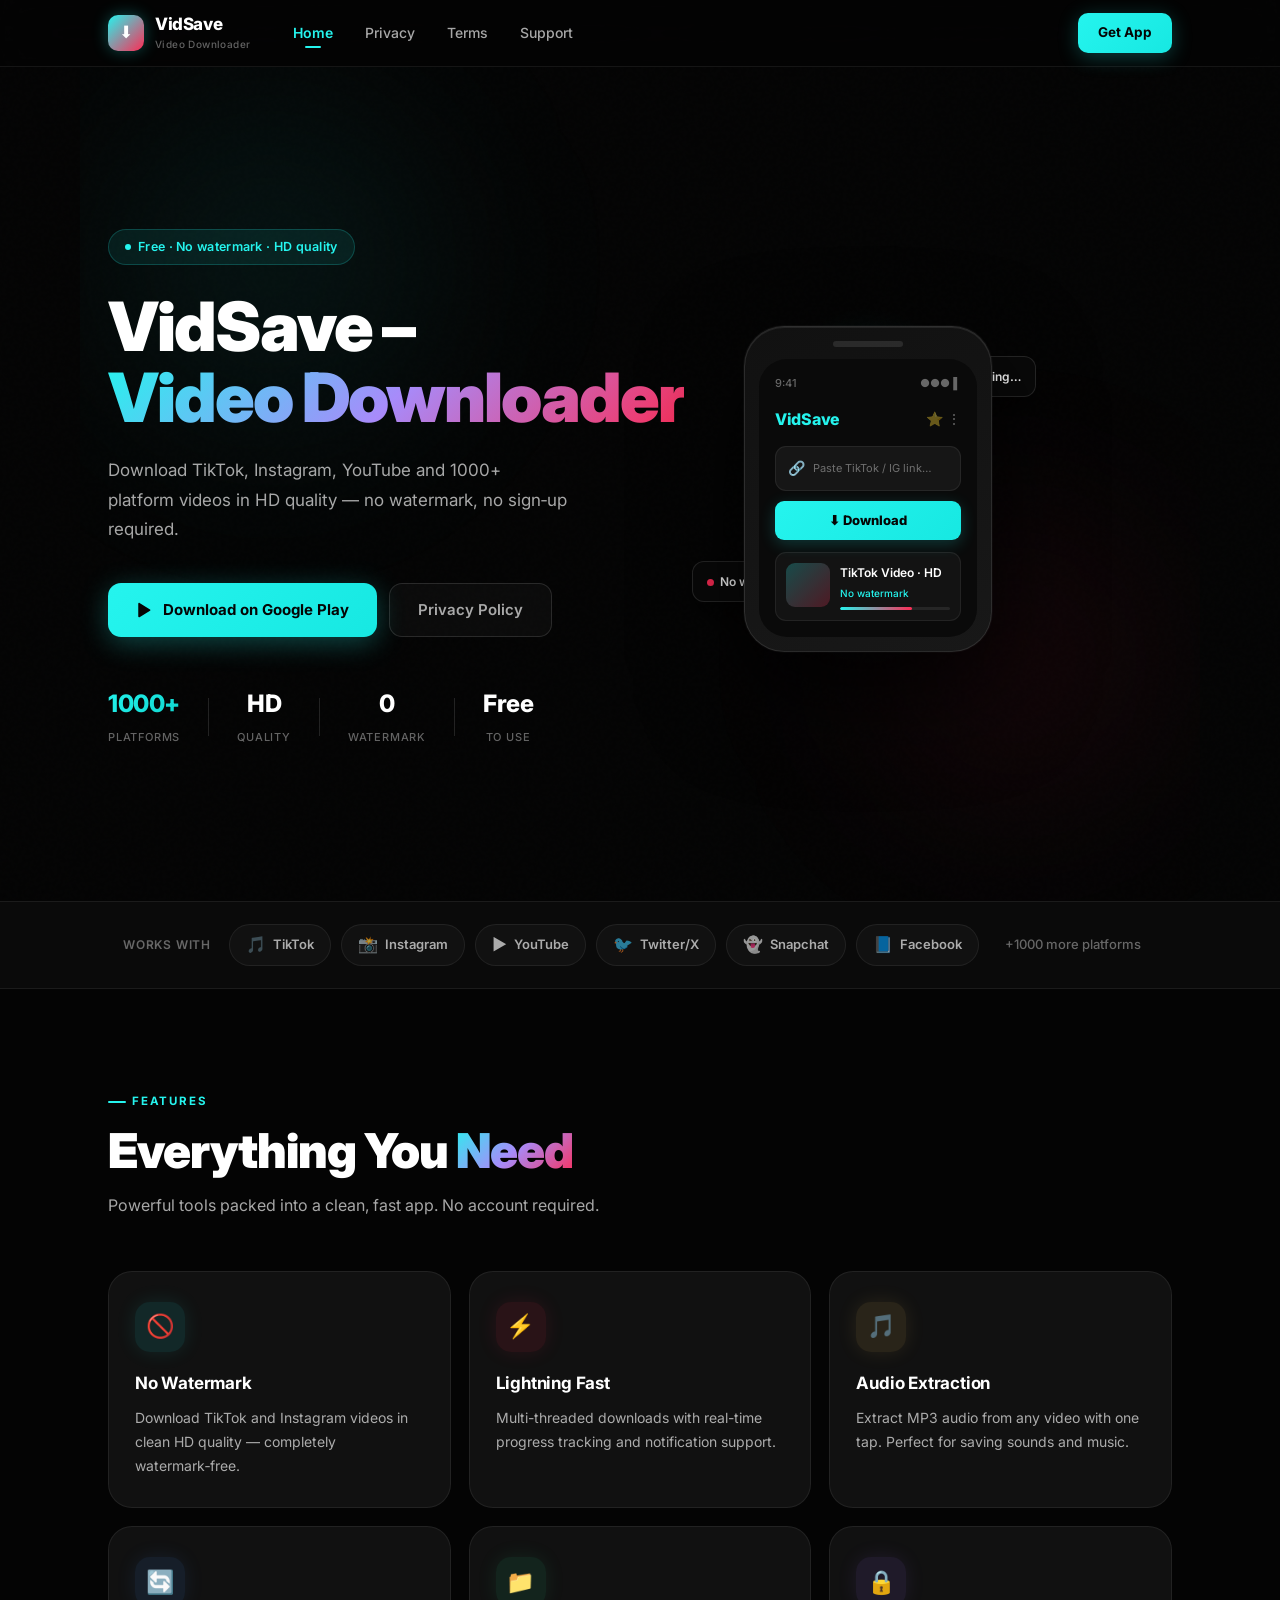
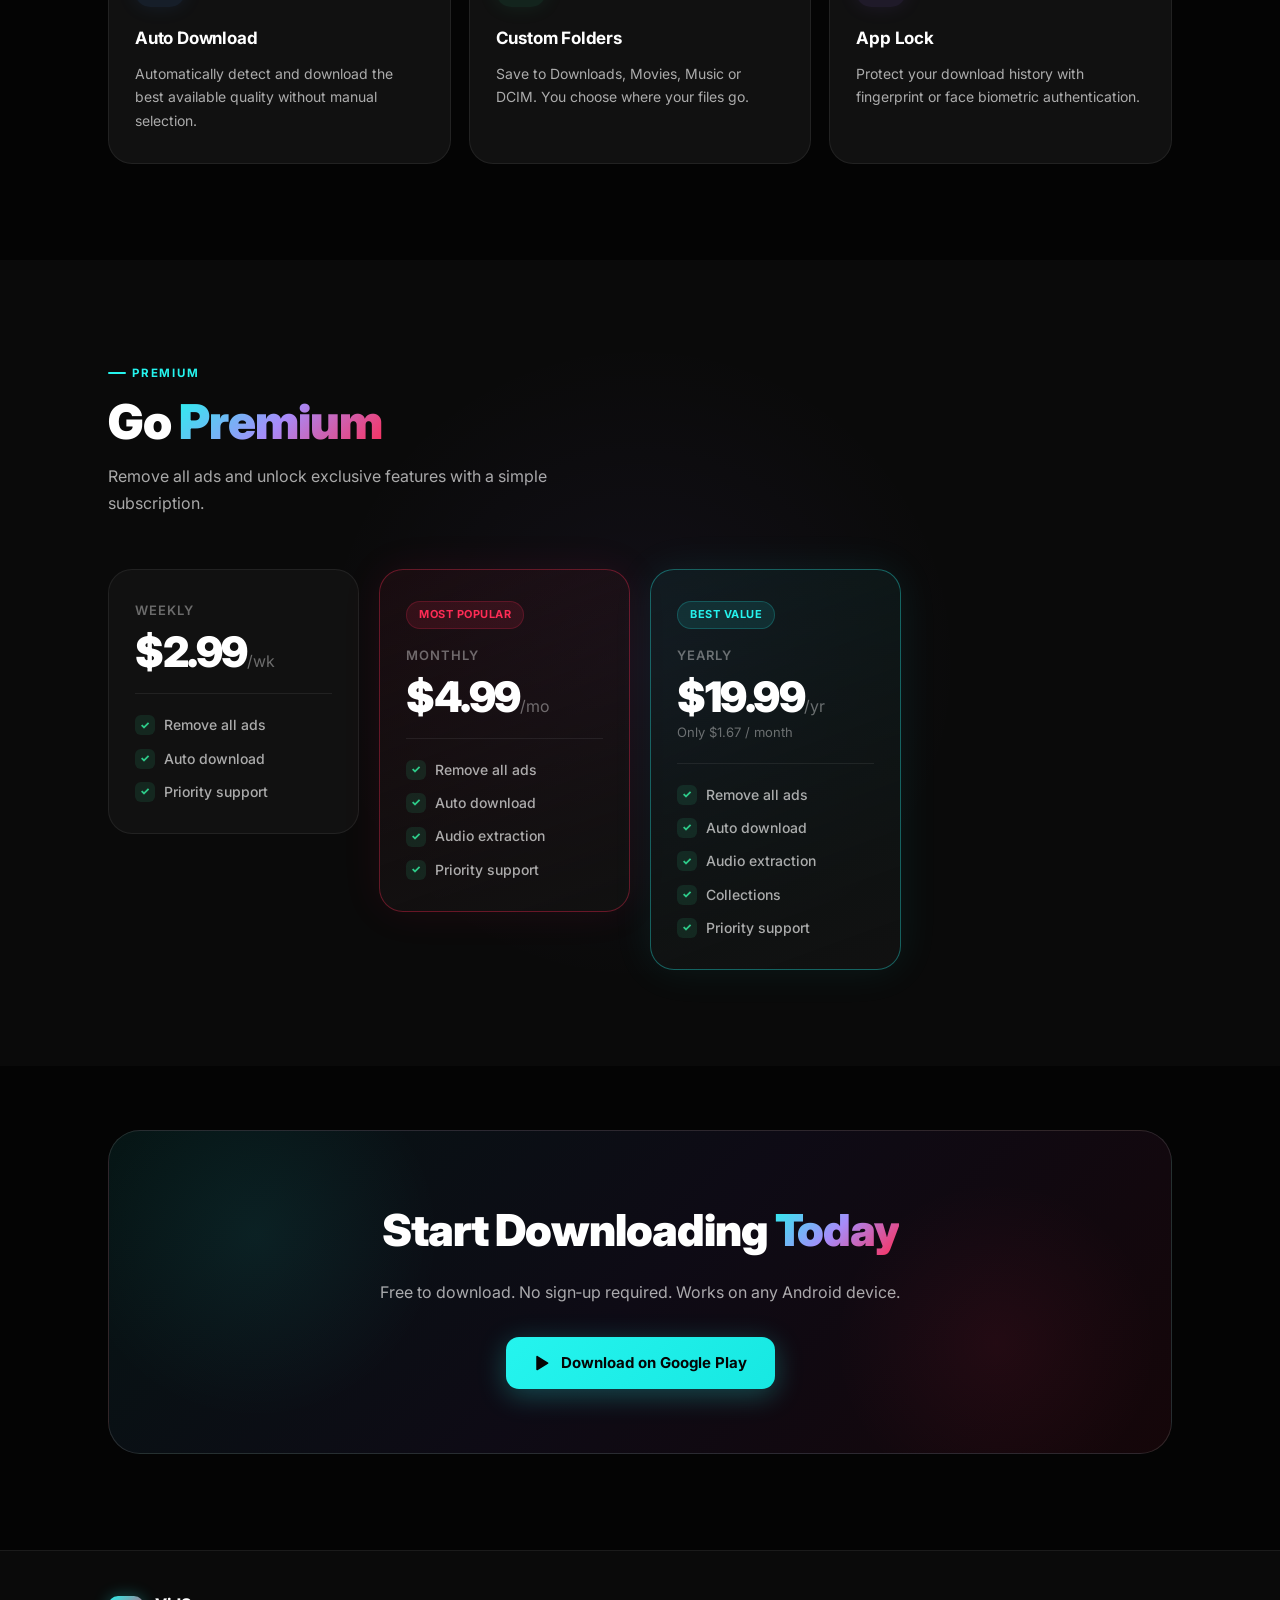
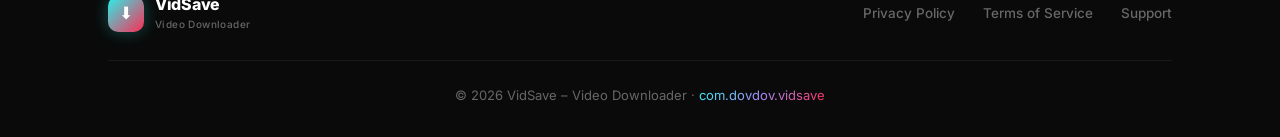
==== index.html @ 47ab007d "Add files via upload" ====
<!DOCTYPE html>
<html lang="en">
<head>
  <meta charset="UTF-8"/>
  <meta name="viewport" content="width=device-width,initial-scale=1.0"/>
  <title>VidSave – Video Downloader</title>
  <meta name="application-name" content="VidSave – Video Downloader"/>
  <meta name="description" content="Download TikTok, Instagram, YouTube videos in HD without watermark. Fast, free, and easy."/>
  <link rel="preconnect" href="https://fonts.googleapis.com"/>
  <link rel="preconnect" href="https://fonts.gstatic.com" crossorigin/>
  <link rel="stylesheet" href="style.css"/>
</head>
<body>

  <!-- NAV -->
  <nav class="nav">
    <div class="nav-inner">
      <a href="index.html" class="nav-logo">
        <div class="nav-logo-icon">⬇</div>
        <div><div>VidSave</div><div class="nav-logo-sub">Video Downloader</div></div>
      </a>
      <div class="nav-links">
        <a href="index.html" class="active">Home</a>
        <a href="privacy.html">Privacy</a>
        <a href="terms.html">Terms</a>
        <a href="support.html">Support</a>
      </div>
      <a href="https://play.google.com/store/apps/details?id=com.dovdov.vidsave" class="nav-btn" target="_blank">Get App</a>
      <button class="burger" onclick="toggleMenu()">☰</button>
    </div>
    <div class="mobile-menu" id="mobileMenu">
      <a href="index.html">Home</a>
      <a href="privacy.html">Privacy</a>
      <a href="terms.html">Terms</a>
      <a href="support.html">Support</a>
      <a href="https://play.google.com/store/apps/details?id=com.dovdov.vidsave" class="nav-btn" style="margin-top:10px;display:inline-block;text-align:center;" target="_blank">Get App</a>
    </div>
  </nav>

  <!-- HERO -->
  <section class="hero">
    <div class="hero-content">
      <div class="hero-badge"><span></span>Free · No watermark · HD quality</div>
      <h1>VidSave –<br/><span class="grad">Video Downloader</span></h1>
      <p class="hero-sub">Download TikTok, Instagram, YouTube and 1000+ platform videos in HD quality — no watermark, no sign‑up required.</p>
      <div class="hero-btns" id="download">
        <a href="https://play.google.com/store/apps/details?id=com.dovdov.vidsave" class="btn-primary" target="_blank">
          <svg width="18" height="18" viewBox="0 0 24 24" fill="currentColor"><path d="M3 20.5v-17c0-.83 1-1.3 1.7-.8l14 8.5c.7.43.7 1.47 0 1.9l-14 8.5c-.7.5-1.7.03-1.7-.8z"/></svg>
          Download on Google Play
        </a>
        <a href="privacy.html" class="btn-outline">Privacy Policy</a>
      </div>
      <div class="hero-stats">
        <div class="stat"><strong class="grad-cyan">1000+</strong><span>Platforms</span></div>
        <div class="stat-divider"></div>
        <div class="stat"><strong>HD</strong><span>Quality</span></div>
        <div class="stat-divider"></div>
        <div class="stat"><strong>0</strong><span>Watermark</span></div>
        <div class="stat-divider"></div>
        <div class="stat"><strong>Free</strong><span>To Use</span></div>
      </div>
    </div>

    <div class="hero-phone">
      <div class="phone-wrap">
        <div class="phone-glow"></div>
        <div class="phone-badge"><span class="phone-badge-dot"></span>Downloading…</div>
        <div class="phone-badge2"><span class="phone-badge2-dot"></span>No watermark ✓</div>
        <div class="phone-mockup">
          <div class="phone-notch"></div>
          <div class="phone-screen">
            <div class="phone-status">
              <span>9:41</span>
              <span>●●● ▌</span>
            </div>
            <div class="app-header">
              <div class="app-title">VidSave</div>
              <div class="app-icon-row">⭐ ⋮</div>
            </div>
            <div class="app-input">
              <div class="input-icon">🔗</div>
              <div class="input-text">Paste TikTok / IG link…</div>
            </div>
            <div class="app-btn-row">
              <div class="app-dl-btn">⬇ Download</div>
            </div>
            <div class="app-card">
              <div class="app-card-thumb"></div>
              <div class="app-card-info">
                <div class="app-card-title">TikTok Video · HD</div>
                <div class="app-card-sub">No watermark</div>
                <div class="app-progress"><div class="app-progress-bar"></div></div>
              </div>
            </div>
          </div>
        </div>
      </div>
    </div>
  </section>

  <!-- PLATFORMS -->
  <div class="platforms-strip">
    <div class="platforms-inner">
      <span style="font-size:12px;color:var(--text3);font-weight:600;letter-spacing:.8px;text-transform:uppercase;margin-right:8px;">Works with</span>
      <div class="platform-pill"><span>🎵</span> TikTok</div>
      <div class="platform-pill"><span>📸</span> Instagram</div>
      <div class="platform-pill"><span>▶</span> YouTube</div>
      <div class="platform-pill"><span>🐦</span> Twitter/X</div>
      <div class="platform-pill"><span>👻</span> Snapchat</div>
      <div class="platform-pill"><span>📘</span> Facebook</div>
      <div class="platform-more">+1000 more platforms</div>
    </div>
  </div>

  <!-- FEATURES -->
  <section class="section" id="features">
    <div class="container">
      <div class="section-label">Features</div>
      <h2 class="section-title">Everything You <span class="grad">Need</span></h2>
      <p class="section-sub">Powerful tools packed into a clean, fast app. No account required.</p>
      <div class="features-grid">
        <div class="feature-card reveal">
          <div class="feature-icon cyan">🚫</div>
          <h3>No Watermark</h3>
          <p>Download TikTok and Instagram videos in clean HD quality — completely watermark‑free.</p>
        </div>
        <div class="feature-card reveal">
          <div class="feature-icon red">⚡</div>
          <h3>Lightning Fast</h3>
          <p>Multi-threaded downloads with real-time progress tracking and notification support.</p>
        </div>
        <div class="feature-card reveal">
          <div class="feature-icon gold">🎵</div>
          <h3>Audio Extraction</h3>
          <p>Extract MP3 audio from any video with one tap. Perfect for saving sounds and music.</p>
        </div>
        <div class="feature-card reveal">
          <div class="feature-icon blue">🔄</div>
          <h3>Auto Download</h3>
          <p>Automatically detect and download the best available quality without manual selection.</p>
        </div>
        <div class="feature-card reveal">
          <div class="feature-icon green">📁</div>
          <h3>Custom Folders</h3>
          <p>Save to Downloads, Movies, Music or DCIM. You choose where your files go.</p>
        </div>
        <div class="feature-card reveal">
          <div class="feature-icon purple">🔒</div>
          <h3>App Lock</h3>
          <p>Protect your download history with fingerprint or face biometric authentication.</p>
        </div>
      </div>
    </div>
  </section>

  <!-- PREMIUM -->
  <section class="section premium-section">
    <div class="container">
      <div class="section-label">Premium</div>
      <h2 class="section-title">Go <span class="grad">Premium</span></h2>
      <p class="section-sub">Remove all ads and unlock exclusive features with a simple subscription.</p>
      <div class="plans-grid">

        <div class="plan-card reveal">
          <div class="plan-name">Weekly</div>
          <div class="plan-price">$2.99<span>/wk</span></div>
          <div class="plan-divider"></div>
          <ul class="plan-features">
            <li>Remove all ads</li>
            <li>Auto download</li>
            <li>Priority support</li>
          </ul>
        </div>

        <div class="plan-card popular reveal">
          <div class="plan-badge">Most Popular</div>
          <div class="plan-name">Monthly</div>
          <div class="plan-price">$4.99<span>/mo</span></div>
          <div class="plan-divider"></div>
          <ul class="plan-features">
            <li>Remove all ads</li>
            <li>Auto download</li>
            <li>Audio extraction</li>
            <li>Priority support</li>
          </ul>
        </div>

        <div class="plan-card best reveal">
          <div class="plan-badge best-badge">Best Value</div>
          <div class="plan-name">Yearly</div>
          <div class="plan-price">$19.99<span>/yr</span></div>
          <div class="plan-note">Only $1.67 / month</div>
          <div class="plan-divider"></div>
          <ul class="plan-features">
            <li>Remove all ads</li>
            <li>Auto download</li>
            <li>Audio extraction</li>
            <li>Collections</li>
            <li>Priority support</li>
          </ul>
        </div>

      </div>
    </div>
  </section>

  <!-- CTA -->
  <section class="cta-section">
    <div class="container">
      <div class="cta-card reveal">
        <h2>Start Downloading <span class="grad">Today</span></h2>
        <p>Free to download. No sign‑up required. Works on any Android device.</p>
        <a href="https://play.google.com/store/apps/details?id=com.dovdov.vidsave" class="btn-primary" target="_blank">
          <svg width="18" height="18" viewBox="0 0 24 24" fill="currentColor"><path d="M3 20.5v-17c0-.83 1-1.3 1.7-.8l14 8.5c.7.43.7 1.47 0 1.9l-14 8.5c-.7.5-1.7.03-1.7-.8z"/></svg>
          Download on Google Play
        </a>
      </div>
    </div>
  </section>

  <!-- FOOTER -->
  <footer class="footer">
    <div class="container">
      <div class="footer-inner">
        <div class="footer-logo">
          <div class="nav-logo-icon">⬇</div>
          <div><div>VidSave</div><div class="nav-logo-sub">Video Downloader</div></div>
        </div>
        <div class="footer-links">
          <a href="privacy.html">Privacy Policy</a>
          <a href="terms.html">Terms of Service</a>
          <a href="support.html">Support</a>
        </div>
      </div>
      <div class="footer-bottom">
        <p>© 2026 VidSave – Video Downloader · <span class="grad">com.dovdov.vidsave</span></p>
      </div>
    </div>
  </footer>

  <script>
    function toggleMenu() {
      document.getElementById('mobileMenu').classList.toggle('open');
    }
    // Scroll reveal
    const observer = new IntersectionObserver(entries => {
      entries.forEach(e => { if (e.isIntersecting) { e.target.classList.add('visible'); } });
    }, { threshold: 0.12 });
    document.querySelectorAll('.reveal').forEach(el => observer.observe(el));
  </script>
</body>
</html>
---- style.css ----
/* ─── Google Fonts ───────────────────────────────────────────────────────── */
@import url('https://fonts.googleapis.com/css2?family=Inter:wght@400;500;600;700;800;900&display=swap');

/* ─── Reset ──────────────────────────────────────────────────────────────── */
*, *::before, *::after { box-sizing: border-box; margin: 0; padding: 0; }

/* ─── Variables ──────────────────────────────────────────────────────────── */
:root {
  --cyan:       #25F4EE;
  --cyan-dim:   rgba(37,244,238,0.12);
  --red:        #FE2C55;
  --red-dim:    rgba(254,44,85,0.12);
  --gold:       #FFD060;
  --purple:     #9B6DFF;
  --green:      #2ECC8A;
  --blue:       #4896FF;

  --bg:         #040404;
  --bg2:        #0A0A0A;
  --bg3:        #111111;
  --bg4:        #181818;
  --border:     rgba(255,255,255,0.07);
  --border2:    rgba(255,255,255,0.12);

  --text:       #FFFFFF;
  --text2:      rgba(255,255,255,0.65);
  --text3:      rgba(255,255,255,0.38);

  --r-sm:  10px;
  --r-md:  16px;
  --r-lg:  24px;
  --r-xl:  32px;
}

html { scroll-behavior: smooth; }

body {
  background: var(--bg);
  color: var(--text);
  font-family: 'Inter', -apple-system, BlinkMacSystemFont, sans-serif;
  line-height: 1.6;
  -webkit-font-smoothing: antialiased;
  overflow-x: hidden;
}

a { color: inherit; text-decoration: none; }
ul { list-style: none; }

/* ─── Gradient text ──────────────────────────────────────────────────────── */
.grad {
  background: linear-gradient(135deg, var(--cyan) 0%, #a78bfa 50%, var(--red) 100%);
  -webkit-background-clip: text;
  -webkit-text-fill-color: transparent;
  background-clip: text;
}
.grad-cyan {
  background: linear-gradient(135deg, var(--cyan), #0dd3cc);
  -webkit-background-clip: text;
  -webkit-text-fill-color: transparent;
  background-clip: text;
}

/* ─── Container ──────────────────────────────────────────────────────────── */
.container { max-width: 1120px; margin: 0 auto; padding: 0 28px; }

/* ─── Background noise/grain overlay ────────────────────────────────────── */
body::before {
  content: '';
  position: fixed;
  inset: 0;
  background-image: url("data:image/svg+xml,%3Csvg viewBox='0 0 256 256' xmlns='http://www.w3.org/2000/svg'%3E%3Cfilter id='noise'%3E%3CfeTurbulence type='fractalNoise' baseFrequency='0.9' numOctaves='4' stitchTiles='stitch'/%3E%3C/filter%3E%3Crect width='100%25' height='100%25' filter='url(%23noise)' opacity='0.03'/%3E%3C/svg%3E");
  pointer-events: none;
  z-index: 0;
  opacity: .4;
}

/* ─── NAV ────────────────────────────────────────────────────────────────── */
.nav {
  position: sticky;
  top: 0;
  z-index: 200;
  background: rgba(4,4,4,0.8);
  backdrop-filter: blur(24px) saturate(180%);
  -webkit-backdrop-filter: blur(24px) saturate(180%);
  border-bottom: 1px solid var(--border);
}
.nav-inner {
  max-width: 1120px;
  margin: 0 auto;
  padding: 0 28px;
  height: 66px;
  display: flex;
  align-items: center;
  gap: 28px;
}
.nav-logo {
  display: flex;
  align-items: center;
  gap: 11px;
  flex-shrink: 0;
}
.nav-logo-icon {
  width: 36px; height: 36px;
  background: linear-gradient(135deg, var(--cyan), var(--red));
  border-radius: 10px;
  display: flex; align-items: center; justify-content: center;
  font-size: 17px;
  box-shadow: 0 0 16px rgba(37,244,238,0.3);
  flex-shrink: 0;
}
.nav-logo > div > div:first-child {
  font-size: 17px;
  font-weight: 800;
  letter-spacing: -0.4px;
  line-height: 1.2;
}
.nav-logo-sub {
  font-size: 10px;
  font-weight: 500;
  color: var(--text3);
  letter-spacing: .4px;
  margin-top: 1px;
}
.nav-links {
  display: flex;
  gap: 2px;
  flex: 1;
}
.nav-links a {
  padding: 7px 15px;
  border-radius: 8px;
  font-size: 14px;
  font-weight: 500;
  color: var(--text2);
  transition: color .2s, background .2s;
  position: relative;
}
.nav-links a:hover { color: var(--text); background: rgba(255,255,255,0.05); }
.nav-links a.active { color: var(--cyan); font-weight: 600; }
.nav-links a.active::after {
  content: '';
  position: absolute;
  bottom: 3px; left: 50%;
  transform: translateX(-50%);
  width: 16px; height: 2px;
  background: var(--cyan);
  border-radius: 2px;
}
.nav-btn {
  padding: 9px 20px;
  background: linear-gradient(135deg, var(--cyan), #17e8e2);
  color: #050505 !important;
  border-radius: 10px;
  font-size: 13.5px;
  font-weight: 700;
  white-space: nowrap;
  transition: opacity .2s, transform .15s, box-shadow .2s;
  flex-shrink: 0;
  box-shadow: 0 4px 20px rgba(37,244,238,0.25);
}
.nav-btn:hover { opacity: .92; transform: translateY(-1px); box-shadow: 0 6px 28px rgba(37,244,238,0.35); }
.burger {
  display: none;
  background: none;
  border: 1px solid var(--border2);
  color: var(--text);
  font-size: 18px;
  cursor: pointer;
  margin-left: auto;
  width: 38px; height: 38px;
  border-radius: 9px;
  align-items: center;
  justify-content: center;
}
.mobile-menu {
  display: none;
  flex-direction: column;
  padding: 10px 20px 18px;
  border-top: 1px solid var(--border);
  gap: 2px;
  background: rgba(4,4,4,0.95);
}
.mobile-menu.open { display: flex; }
.mobile-menu a {
  padding: 11px 14px;
  border-radius: 10px;
  color: var(--text2);
  font-size: 15px;
  font-weight: 500;
  transition: background .2s, color .2s;
}
.mobile-menu a:hover { background: rgba(255,255,255,0.05); color: var(--text); }

@media (max-width: 740px) {
  .nav-links { display: none; }
  .burger { display: flex; }
  .nav-btn { display: none; }
}

/* ─── HERO ───────────────────────────────────────────────────────────────── */
.hero {
  position: relative;
  min-height: calc(100vh - 66px);
  display: flex;
  align-items: center;
  padding: 80px 28px 70px;
  gap: 56px;
  max-width: 1120px;
  margin: 0 auto;
  overflow: hidden;
}

/* Ambient blobs */
.hero::before, .hero::after {
  content: '';
  position: absolute;
  border-radius: 50%;
  filter: blur(80px);
  pointer-events: none;
  animation: blobFloat 8s ease-in-out infinite;
}
.hero::before {
  width: 560px; height: 560px;
  background: radial-gradient(circle, rgba(37,244,238,0.09) 0%, transparent 65%);
  top: -10%; left: -8%;
}
.hero::after {
  width: 480px; height: 480px;
  background: radial-gradient(circle, rgba(254,44,85,0.09) 0%, transparent 65%);
  bottom: 0; right: -5%;
  animation-delay: -4s;
}
@keyframes blobFloat {
  0%, 100% { transform: translateY(0) scale(1); }
  50% { transform: translateY(-24px) scale(1.04); }
}

.hero-content {
  position: relative;
  z-index: 1;
  flex: 1;
  max-width: 580px;
}
.hero-badge {
  display: inline-flex;
  align-items: center;
  gap: 7px;
  background: rgba(37,244,238,0.08);
  border: 1px solid rgba(37,244,238,0.2);
  color: var(--cyan);
  padding: 7px 16px;
  border-radius: 50px;
  font-size: 12.5px;
  font-weight: 600;
  letter-spacing: .3px;
  margin-bottom: 26px;
  animation: fadeSlideUp .6s ease both;
}
.hero-badge span { width: 6px; height: 6px; background: var(--cyan); border-radius: 50%; animation: pulse 2s infinite; }
@keyframes pulse { 0%,100%{opacity:1;transform:scale(1)} 50%{opacity:.5;transform:scale(.8)} }

.hero h1 {
  font-size: clamp(40px, 6.5vw, 68px);
  font-weight: 900;
  line-height: 1.05;
  letter-spacing: -2px;
  margin-bottom: 22px;
  animation: fadeSlideUp .6s .1s ease both;
}
.hero-sub {
  font-size: 17px;
  color: var(--text2);
  max-width: 460px;
  margin-bottom: 38px;
  line-height: 1.75;
  animation: fadeSlideUp .6s .2s ease both;
}
.hero-btns {
  display: flex;
  gap: 12px;
  flex-wrap: wrap;
  margin-bottom: 48px;
  animation: fadeSlideUp .6s .3s ease both;
}

/* Buttons */
.btn-primary {
  display: inline-flex;
  align-items: center;
  gap: 9px;
  padding: 14px 28px;
  background: linear-gradient(135deg, var(--cyan), #17e8e2);
  color: #050505;
  border-radius: 13px;
  font-size: 15px;
  font-weight: 700;
  transition: opacity .2s, transform .15s, box-shadow .2s;
  box-shadow: 0 6px 28px rgba(37,244,238,0.28);
  position: relative;
  overflow: hidden;
}
.btn-primary::after {
  content: '';
  position: absolute;
  inset: 0;
  background: linear-gradient(90deg, transparent, rgba(255,255,255,0.2), transparent);
  transform: translateX(-100%);
  transition: transform .5s;
}
.btn-primary:hover::after { transform: translateX(100%); }
.btn-primary:hover { opacity: .93; transform: translateY(-2px); box-shadow: 0 10px 36px rgba(37,244,238,0.36); }

.btn-outline {
  display: inline-flex;
  align-items: center;
  gap: 8px;
  padding: 14px 28px;
  border: 1px solid var(--border2);
  border-radius: 13px;
  font-size: 15px;
  font-weight: 600;
  color: var(--text2);
  background: rgba(255,255,255,0.03);
  transition: border-color .2s, color .2s, transform .15s, background .2s;
}
.btn-outline:hover { border-color: rgba(255,255,255,0.28); color: var(--text); transform: translateY(-2px); background: rgba(255,255,255,0.06); }

.hero-stats {
  display: flex;
  align-items: center;
  gap: 28px;
  animation: fadeSlideUp .6s .4s ease both;
}
.stat { text-align: center; }
.stat strong { display: block; font-size: 24px; font-weight: 800; letter-spacing: -0.5px; }
.stat span { font-size: 11px; color: var(--text3); text-transform: uppercase; letter-spacing: .8px; font-weight: 500; }
.stat-divider { width: 1px; height: 38px; background: var(--border2); }

/* Phone mockup */
.hero-phone {
  position: relative;
  z-index: 1;
  flex-shrink: 0;
  animation: fadeSlideUp .7s .15s ease both;
}
.phone-wrap {
  position: relative;
}
.phone-glow {
  position: absolute;
  inset: -30px;
  background: radial-gradient(ellipse 60% 70% at 50% 50%, rgba(37,244,238,0.12), transparent 70%);
  pointer-events: none;
  animation: blobFloat 4s ease-in-out infinite;
}
.phone-mockup {
  width: 248px;
  background: linear-gradient(160deg, var(--bg3), var(--bg4));
  border-radius: 40px;
  border: 1.5px solid rgba(255,255,255,0.1);
  padding: 14px;
  box-shadow:
    0 40px 100px rgba(0,0,0,0.75),
    0 0 0 1px rgba(255,255,255,0.04),
    inset 0 1px 0 rgba(255,255,255,0.08);
  position: relative;
}
.phone-notch {
  width: 70px; height: 6px;
  background: rgba(255,255,255,0.1);
  border-radius: 3px;
  margin: 0 auto 12px;
}
.phone-screen {
  background: var(--bg2);
  border-radius: 28px;
  overflow: hidden;
  padding: 16px;
}
.phone-status {
  display: flex;
  justify-content: space-between;
  font-size: 11px;
  color: var(--text3);
  margin-bottom: 14px;
  font-weight: 500;
}
.app-header {
  display: flex;
  justify-content: space-between;
  align-items: center;
  margin-bottom: 14px;
}
.app-title { font-size: 16px; font-weight: 800; color: var(--cyan); letter-spacing: -.3px; }
.app-icon-row { font-size: 14px; color: var(--text3); }
.app-input {
  display: flex;
  align-items: center;
  gap: 8px;
  background: rgba(255,255,255,0.05);
  border: 1px solid var(--border);
  border-radius: 11px;
  padding: 10px 12px;
  margin-bottom: 10px;
}
.input-icon { font-size: 14px; }
.input-text { font-size: 11px; color: var(--text3); }
.app-btn-row { margin-bottom: 12px; }
.app-dl-btn {
  background: linear-gradient(135deg, var(--cyan), #17e8e2);
  color: #050505;
  text-align: center;
  padding: 9px;
  border-radius: 9px;
  font-size: 13px;
  font-weight: 800;
  box-shadow: 0 4px 16px rgba(37,244,238,0.2);
}
.app-card {
  display: flex;
  gap: 10px;
  background: rgba(255,255,255,0.04);
  border: 1px solid var(--border);
  border-radius: 11px;
  padding: 10px;
}
.app-card-thumb {
  width: 44px; height: 44px;
  background: linear-gradient(135deg, rgba(37,244,238,0.25), rgba(254,44,85,0.25));
  border-radius: 9px;
  flex-shrink: 0;
}
.app-card-info { flex: 1; }
.app-card-title { font-size: 12px; font-weight: 600; margin-bottom: 3px; }
.app-card-sub { font-size: 10px; color: var(--cyan); margin-bottom: 6px; font-weight: 500; }
.app-progress {
  height: 3px;
  background: rgba(255,255,255,0.08);
  border-radius: 10px;
  overflow: hidden;
}
.app-progress-bar {
  width: 65%;
  height: 100%;
  background: linear-gradient(90deg, var(--cyan), var(--red));
  border-radius: 10px;
  animation: progressAnim 2s ease-in-out infinite;
}
@keyframes progressAnim {
  0%   { width: 45%; }
  50%  { width: 80%; }
  100% { width: 45%; }
}

/* Floating badge on phone */
.phone-badge {
  position: absolute;
  top: 30px;
  right: -44px;
  background: rgba(10,10,10,0.9);
  border: 1px solid var(--border2);
  border-radius: 12px;
  padding: 10px 14px;
  font-size: 12px;
  font-weight: 600;
  backdrop-filter: blur(12px);
  white-space: nowrap;
  animation: floatBadge 3s ease-in-out infinite;
  box-shadow: 0 8px 24px rgba(0,0,0,0.4);
}
.phone-badge-dot { display: inline-block; width: 7px; height: 7px; background: var(--cyan); border-radius: 50%; margin-right: 6px; animation: pulse 2s infinite; }
.phone-badge2 {
  position: absolute;
  bottom: 50px;
  left: -52px;
  background: rgba(10,10,10,0.9);
  border: 1px solid var(--border2);
  border-radius: 12px;
  padding: 10px 14px;
  font-size: 12px;
  font-weight: 600;
  backdrop-filter: blur(12px);
  white-space: nowrap;
  animation: floatBadge 3s .8s ease-in-out infinite;
  box-shadow: 0 8px 24px rgba(0,0,0,0.4);
}
.phone-badge2-dot { display: inline-block; width: 7px; height: 7px; background: var(--red); border-radius: 50%; margin-right: 6px; }
@keyframes floatBadge { 0%,100%{transform:translateY(0)} 50%{transform:translateY(-7px)} }

@keyframes fadeSlideUp {
  from { opacity: 0; transform: translateY(22px); }
  to   { opacity: 1; transform: translateY(0); }
}

@media (max-width: 860px) {
  .hero { flex-direction: column; text-align: center; min-height: auto; padding-top: 56px; gap: 48px; }
  .hero-sub { max-width: 100%; }
  .hero-btns { justify-content: center; }
  .hero-stats { justify-content: center; }
  .hero-phone { order: -1; }
  .phone-badge, .phone-badge2 { display: none; }
}

/* ─── Platforms strip ────────────────────────────────────────────────────── */
.platforms-strip {
  border-top: 1px solid var(--border);
  border-bottom: 1px solid var(--border);
  padding: 22px 0;
  background: var(--bg2);
  overflow: hidden;
}
.platforms-inner {
  display: flex;
  align-items: center;
  justify-content: center;
  gap: 10px;
  flex-wrap: wrap;
  padding: 0 28px;
}
.platform-pill {
  display: flex;
  align-items: center;
  gap: 7px;
  padding: 7px 16px;
  background: var(--bg3);
  border: 1px solid var(--border);
  border-radius: 50px;
  font-size: 13px;
  font-weight: 600;
  color: var(--text2);
  transition: border-color .2s, color .2s;
}
.platform-pill:hover { border-color: var(--border2); color: var(--text); }
.platform-pill span { font-size: 16px; }
.platform-more {
  font-size: 13px;
  color: var(--text3);
  padding: 7px 16px;
  font-weight: 500;
}

/* ─── Sections ───────────────────────────────────────────────────────────── */
.section { padding: 96px 0; }
.section-label {
  display: inline-flex;
  align-items: center;
  gap: 6px;
  font-size: 11.5px;
  font-weight: 700;
  text-transform: uppercase;
  letter-spacing: 1.8px;
  color: var(--cyan);
  margin-bottom: 14px;
}
.section-label::before {
  content: '';
  width: 18px; height: 2px;
  background: var(--cyan);
  border-radius: 2px;
}
.section-title {
  font-size: clamp(30px, 4.5vw, 48px);
  font-weight: 900;
  letter-spacing: -1px;
  line-height: 1.1;
  margin-bottom: 14px;
}
.section-sub {
  font-size: 16px;
  color: var(--text2);
  margin-bottom: 52px;
  max-width: 500px;
  line-height: 1.7;
}

/* ─── Features grid ──────────────────────────────────────────────────────── */
.features-grid {
  display: grid;
  grid-template-columns: repeat(auto-fill, minmax(300px, 1fr));
  gap: 18px;
}
.feature-card {
  background: var(--bg3);
  border: 1px solid var(--border);
  border-radius: var(--r-lg);
  padding: 30px 26px;
  position: relative;
  overflow: hidden;
  transition: transform .25s, border-color .25s, box-shadow .25s;
}
.feature-card::before {
  content: '';
  position: absolute;
  inset: 0;
  opacity: 0;
  transition: opacity .25s;
}
.feature-card:hover { transform: translateY(-4px); border-color: var(--border2); }
.feature-card:hover::before { opacity: 1; }

.feature-card:nth-child(1)::before { background: radial-gradient(ellipse 60% 50% at 10% 10%, rgba(37,244,238,0.06), transparent); }
.feature-card:nth-child(2)::before { background: radial-gradient(ellipse 60% 50% at 10% 10%, rgba(254,44,85,0.06), transparent); }
.feature-card:nth-child(3)::before { background: radial-gradient(ellipse 60% 50% at 10% 10%, rgba(255,208,96,0.06), transparent); }
.feature-card:nth-child(4)::before { background: radial-gradient(ellipse 60% 50% at 10% 10%, rgba(72,150,255,0.06), transparent); }
.feature-card:nth-child(5)::before { background: radial-gradient(ellipse 60% 50% at 10% 10%, rgba(46,204,138,0.06), transparent); }
.feature-card:nth-child(6)::before { background: radial-gradient(ellipse 60% 50% at 10% 10%, rgba(155,109,255,0.06), transparent); }

.feature-icon {
  width: 50px; height: 50px;
  border-radius: 15px;
  display: flex; align-items: center; justify-content: center;
  font-size: 23px;
  margin-bottom: 18px;
  position: relative;
}
.feature-icon.cyan   { background: rgba(37,244,238,0.1);  box-shadow: 0 0 20px rgba(37,244,238,0.1); }
.feature-icon.red    { background: rgba(254,44,85,0.1);   box-shadow: 0 0 20px rgba(254,44,85,0.1); }
.feature-icon.gold   { background: rgba(255,208,96,0.1);  box-shadow: 0 0 20px rgba(255,208,96,0.1); }
.feature-icon.blue   { background: rgba(72,150,255,0.1);  box-shadow: 0 0 20px rgba(72,150,255,0.1); }
.feature-icon.green  { background: rgba(46,204,138,0.1);  box-shadow: 0 0 20px rgba(46,204,138,0.1); }
.feature-icon.purple { background: rgba(155,109,255,0.1); box-shadow: 0 0 20px rgba(155,109,255,0.1); }

.feature-card h3 { font-size: 17px; font-weight: 700; margin-bottom: 9px; letter-spacing: -.2px; }
.feature-card p  { font-size: 14px; color: var(--text2); line-height: 1.7; }

/* ─── Premium section ────────────────────────────────────────────────────── */
.premium-section {
  background: var(--bg2);
  position: relative;
  overflow: hidden;
}
.premium-section::before {
  content: '';
  position: absolute;
  width: 700px; height: 700px;
  background: radial-gradient(circle, rgba(155,109,255,0.06) 0%, transparent 65%);
  top: 50%; left: 50%;
  transform: translate(-50%, -50%);
  pointer-events: none;
}
.plans-grid {
  display: grid;
  grid-template-columns: repeat(auto-fill, minmax(250px, 1fr));
  gap: 20px;
  align-items: start;
}
.plan-card {
  background: var(--bg3);
  border: 1px solid var(--border);
  border-radius: var(--r-lg);
  padding: 30px 26px;
  position: relative;
  transition: transform .25s;
}
.plan-card:hover { transform: translateY(-4px); }
.plan-card.popular {
  background: linear-gradient(160deg, rgba(254,44,85,0.06), var(--bg3));
  border-color: rgba(254,44,85,0.35);
  box-shadow: 0 0 40px rgba(254,44,85,0.08);
}
.plan-card.best {
  background: linear-gradient(160deg, rgba(37,244,238,0.06), var(--bg3));
  border-color: rgba(37,244,238,0.35);
  box-shadow: 0 0 40px rgba(37,244,238,0.08);
}
.plan-badge {
  display: inline-block;
  padding: 4px 12px;
  border-radius: 50px;
  font-size: 11px;
  font-weight: 700;
  text-transform: uppercase;
  letter-spacing: .5px;
  background: rgba(254,44,85,0.12);
  color: var(--red);
  margin-bottom: 16px;
  border: 1px solid rgba(254,44,85,0.2);
}
.best-badge {
  background: rgba(37,244,238,0.1);
  color: var(--cyan);
  border-color: rgba(37,244,238,0.2);
}
.plan-name  {
  font-size: 13px;
  font-weight: 600;
  color: var(--text3);
  text-transform: uppercase;
  letter-spacing: 1px;
  margin-bottom: 10px;
}
.plan-price {
  font-size: 42px;
  font-weight: 900;
  letter-spacing: -1.5px;
  margin-bottom: 4px;
  line-height: 1;
}
.plan-price span { font-size: 16px; font-weight: 400; color: var(--text3); letter-spacing: 0; }
.plan-note  { font-size: 13px; color: var(--text3); margin-bottom: 20px; }
.plan-divider { height: 1px; background: var(--border); margin: 20px 0; }
.plan-features { display: flex; flex-direction: column; gap: 11px; }
.plan-features li {
  display: flex;
  align-items: center;
  gap: 9px;
  font-size: 14px;
  color: var(--text2);
  font-weight: 500;
}
.plan-features li::before {
  content: '✓';
  width: 20px; height: 20px;
  background: rgba(46,204,138,0.12);
  color: var(--green);
  border-radius: 6px;
  display: flex; align-items: center; justify-content: center;
  font-size: 11px;
  font-weight: 800;
  flex-shrink: 0;
}

/* ─── CTA section ────────────────────────────────────────────────────────── */
.cta-section { padding: 64px 0 96px; }
.cta-card {
  background: linear-gradient(135deg, rgba(37,244,238,0.07), rgba(155,109,255,0.07), rgba(254,44,85,0.07));
  border: 1px solid var(--border2);
  border-radius: var(--r-xl);
  padding: 64px 40px;
  text-align: center;
  position: relative;
  overflow: hidden;
}
.cta-card::before {
  content: '';
  position: absolute;
  width: 400px; height: 400px;
  background: radial-gradient(circle, rgba(37,244,238,0.07) 0%, transparent 65%);
  top: -30%; left: -5%;
  pointer-events: none;
}
.cta-card::after {
  content: '';
  position: absolute;
  width: 350px; height: 350px;
  background: radial-gradient(circle, rgba(254,44,85,0.07) 0%, transparent 65%);
  bottom: -20%; right: 0%;
  pointer-events: none;
}
.cta-card h2 {
  font-size: clamp(28px, 4vw, 44px);
  font-weight: 900;
  letter-spacing: -1px;
  margin-bottom: 14px;
  position: relative;
  z-index: 1;
}
.cta-card p {
  font-size: 16px;
  color: var(--text2);
  margin-bottom: 32px;
  position: relative;
  z-index: 1;
}
.cta-card .btn-primary { position: relative; z-index: 1; }

/* ─── FOOTER ─────────────────────────────────────────────────────────────── */
.footer {
  border-top: 1px solid var(--border);
  padding: 44px 0 32px;
  background: var(--bg2);
}
.footer-inner {
  display: flex;
  align-items: center;
  justify-content: space-between;
  gap: 24px;
  flex-wrap: wrap;
  margin-bottom: 28px;
}
.footer-logo {
  display: flex;
  align-items: center;
  gap: 11px;
}
.footer-logo > div > div:first-child {
  font-size: 16px;
  font-weight: 800;
  letter-spacing: -.3px;
  line-height: 1.2;
}
.footer-links { display: flex; gap: 28px; flex-wrap: wrap; }
.footer-links a {
  font-size: 13.5px;
  color: var(--text3);
  font-weight: 500;
  transition: color .2s;
}
.footer-links a:hover { color: var(--text); }
.footer-bottom {
  padding-top: 24px;
  border-top: 1px solid var(--border);
}
.footer-bottom p { font-size: 13px; color: var(--text3); text-align: center; }

/* ─── Page header (inner pages) ──────────────────────────────────────────── */
.page-header {
  padding: 80px 28px 52px;
  text-align: center;
  position: relative;
  overflow: hidden;
}
.page-header::before {
  content: '';
  position: absolute;
  inset: 0;
  background:
    radial-gradient(ellipse 60% 80% at 50% -10%, rgba(37,244,238,0.07) 0%, transparent 65%);
  pointer-events: none;
}
.page-header .section-label { display: block; text-align: center; justify-content: center; }
.page-header .section-label::before { display: none; }
.page-header h1 {
  font-size: clamp(34px, 5vw, 56px);
  font-weight: 900;
  letter-spacing: -1.5px;
  margin: 14px 0 12px;
  position: relative;
}
.page-header p { font-size: 15px; color: var(--text3); position: relative; font-weight: 500; }

/* ─── Cards (legal pages) ────────────────────────────────────────────────── */
.page-content {
  padding-bottom: 88px;
  display: flex;
  flex-direction: column;
  gap: 18px;
}
.card {
  background: var(--bg3);
  border: 1px solid var(--border);
  border-radius: var(--r-lg);
  padding: 30px 30px 26px;
  transition: border-color .2s;
}
.card:hover { border-color: var(--border2); }
.card-header {
  display: flex;
  align-items: center;
  gap: 14px;
  margin-bottom: 18px;
}
.card-icon {
  width: 44px; height: 44px;
  border-radius: 13px;
  display: flex; align-items: center; justify-content: center;
  font-size: 20px;
  flex-shrink: 0;
}
.card-icon.cyan   { background: rgba(37,244,238,0.1);  box-shadow: 0 0 16px rgba(37,244,238,0.08); }
.card-icon.red    { background: rgba(254,44,85,0.1);   box-shadow: 0 0 16px rgba(254,44,85,0.08); }
.card-icon.gold   { background: rgba(255,208,96,0.1);  box-shadow: 0 0 16px rgba(255,208,96,0.08); }
.card-icon.blue   { background: rgba(72,150,255,0.1);  box-shadow: 0 0 16px rgba(72,150,255,0.08); }
.card-icon.green  { background: rgba(46,204,138,0.1);  box-shadow: 0 0 16px rgba(46,204,138,0.08); }
.card-icon.purple { background: rgba(155,109,255,0.1); box-shadow: 0 0 16px rgba(155,109,255,0.08); }
.card-title { font-size: 18px; font-weight: 700; letter-spacing: -.2px; }
.card p {
  font-size: 15px;
  color: var(--text2);
  line-height: 1.8;
  margin-bottom: 12px;
}
.card p:last-child { margin-bottom: 0; }
.card ul { display: flex; flex-direction: column; gap: 11px; margin-top: 4px; }
.card ul li {
  font-size: 15px;
  color: var(--text2);
  padding-left: 22px;
  position: relative;
  line-height: 1.65;
}
.card ul li::before {
  content: '';
  position: absolute;
  left: 0; top: 9px;
  width: 7px; height: 7px;
  background: var(--cyan);
  border-radius: 50%;
  opacity: .6;
}
.highlight {
  margin-top: 18px;
  padding: 13px 18px;
  background: rgba(37,244,238,0.06);
  border-left: 3px solid var(--cyan);
  border-radius: 0 10px 10px 0;
  font-size: 14px;
  color: var(--cyan);
  font-weight: 500;
}

/* Service list */
.service-list { display: flex; flex-direction: column; gap: 10px; margin-top: 14px; }
.service-item {
  display: flex;
  align-items: center;
  justify-content: space-between;
  gap: 12px;
  background: rgba(255,255,255,0.03);
  border: 1px solid var(--border);
  border-radius: 12px;
  padding: 14px 16px;
  transition: border-color .2s;
}
.service-item:hover { border-color: var(--border2); }
.service-name { font-size: 14px; font-weight: 600; }
.service-desc { font-size: 13px; color: var(--text3); margin-top: 2px; }
.service-tag  {
  padding: 4px 11px;
  border-radius: 50px;
  font-size: 11px;
  font-weight: 700;
  white-space: nowrap;
  border: 1px solid transparent;
}
.service-tag.ads      { background: rgba(254,44,85,0.1); color: var(--red); border-color: rgba(254,44,85,0.2); }
.service-tag.billing  { background: rgba(37,244,238,0.1); color: var(--cyan); border-color: rgba(37,244,238,0.2); }
.service-tag.analytics{ background: rgba(155,109,255,0.1); color: var(--purple); border-color: rgba(155,109,255,0.2); }

/* Contact card */
.contact-card {
  background: linear-gradient(135deg, rgba(37,244,238,0.06), rgba(254,44,85,0.06));
  border: 1px solid var(--border2);
  border-radius: var(--r-lg);
  padding: 40px 30px;
  text-align: center;
}
.contact-card h3 { font-size: 23px; font-weight: 800; margin-bottom: 10px; letter-spacing: -.3px; }
.contact-card p  { font-size: 15px; color: var(--text2); margin-bottom: 26px; }

/* ─── Support page ───────────────────────────────────────────────────────── */
.support-grid {
  display: grid;
  grid-template-columns: repeat(auto-fill, minmax(300px, 1fr));
  gap: 18px;
  margin-bottom: 18px;
}
.support-grid .card { text-align: center; }
.support-grid .card .card-title { justify-content: center; display: block; margin-bottom: 8px; }
.support-grid .card p { margin-bottom: 0; }

.faq-list { display: flex; flex-direction: column; gap: 10px; }
.faq-item {
  background: rgba(255,255,255,0.02);
  border: 1px solid var(--border);
  border-radius: var(--r-md);
  overflow: hidden;
  transition: border-color .2s;
}
.faq-item:hover { border-color: var(--border2); }
.faq-item.open { border-color: rgba(37,244,238,0.2); }
.faq-q {
  width: 100%;
  background: none;
  border: none;
  color: var(--text);
  font-family: 'Inter', sans-serif;
  font-size: 15px;
  font-weight: 600;
  padding: 19px 22px;
  text-align: left;
  cursor: pointer;
  display: flex;
  justify-content: space-between;
  align-items: center;
  gap: 14px;
  letter-spacing: -.1px;
}
.faq-q:hover { background: rgba(255,255,255,0.02); }
.faq-arrow {
  color: var(--text3);
  font-size: 14px;
  transition: transform .25s, color .2s;
  flex-shrink: 0;
}
.faq-item.open .faq-arrow { transform: rotate(180deg); color: var(--cyan); }
.faq-a {
  display: none;
  padding: 0 22px 20px;
  font-size: 14.5px;
  color: var(--text2);
  line-height: 1.75;
}
.faq-item.open .faq-a { display: block; }

/* ─── Scroll reveal ──────────────────────────────────────────────────────── */
.reveal {
  opacity: 0;
  transform: translateY(28px);
  transition: opacity .6s ease, transform .6s ease;
}
.reveal.visible {
  opacity: 1;
  transform: none;
}
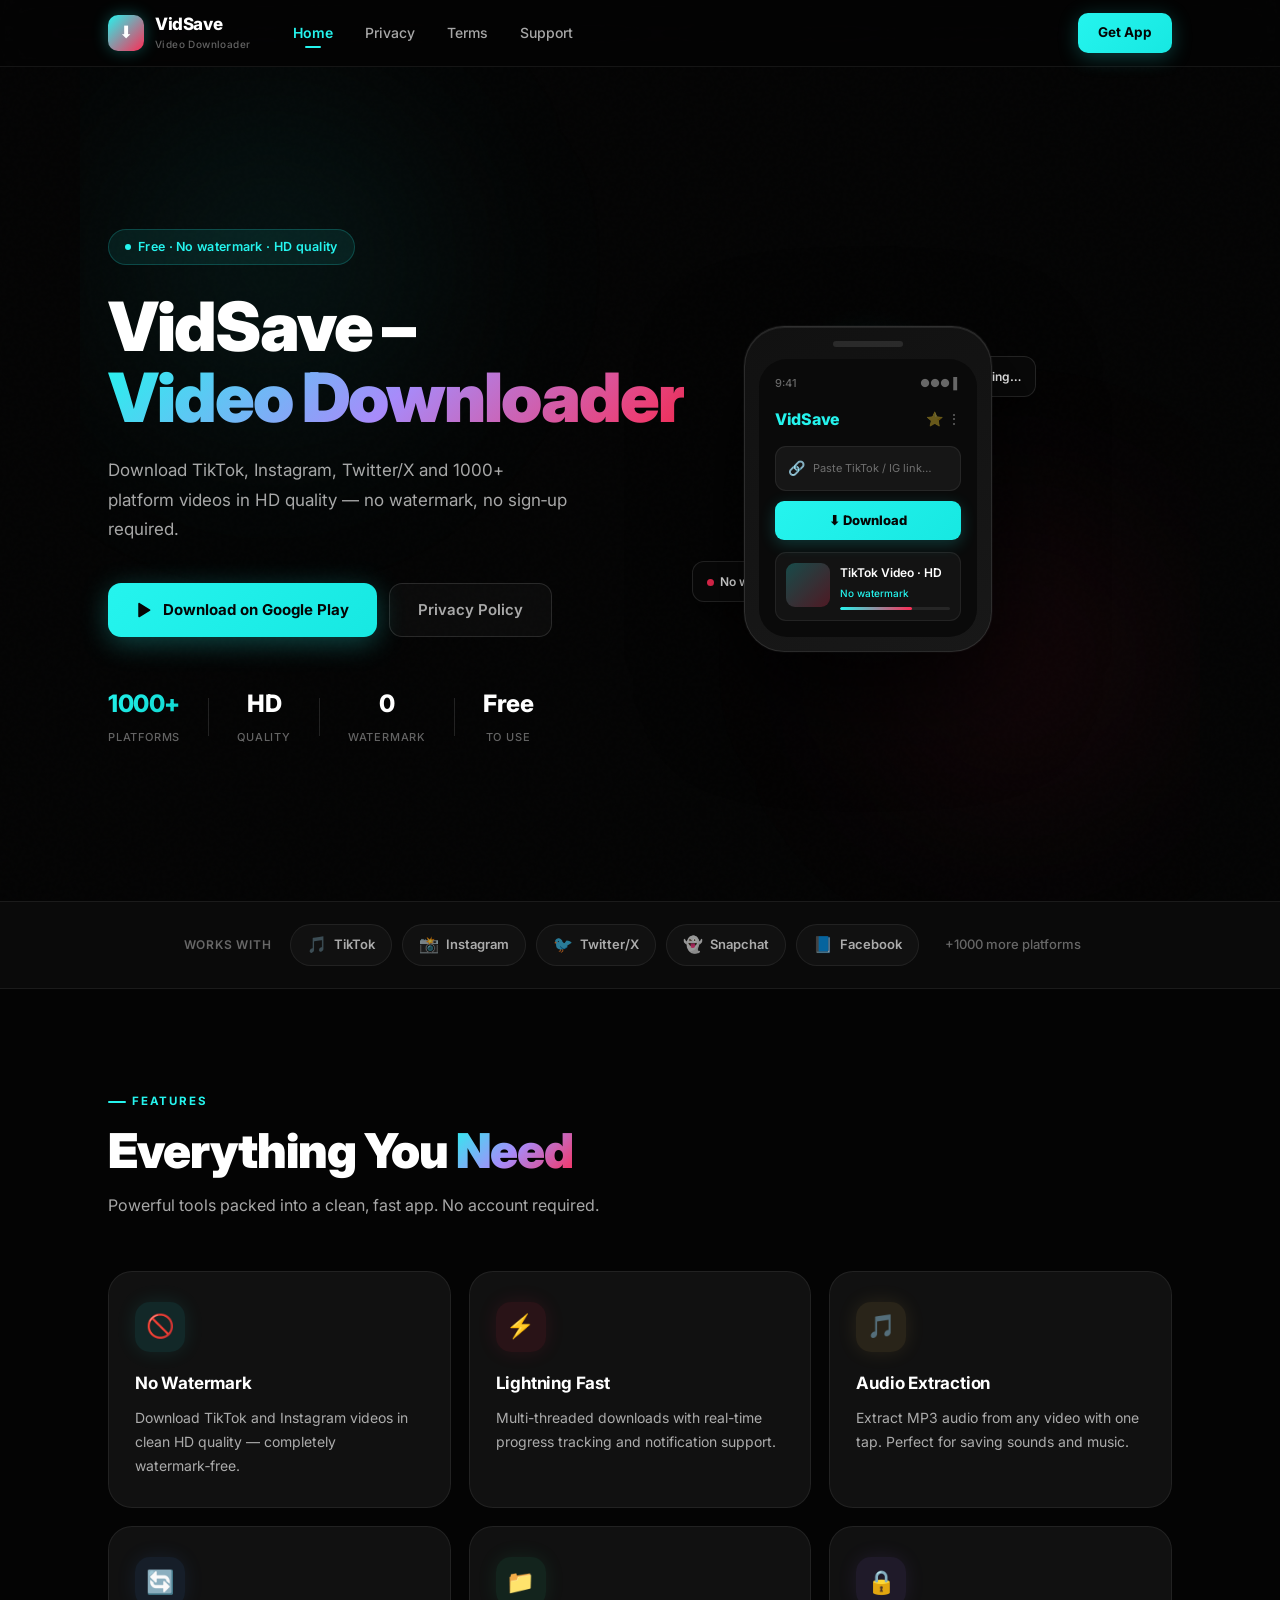
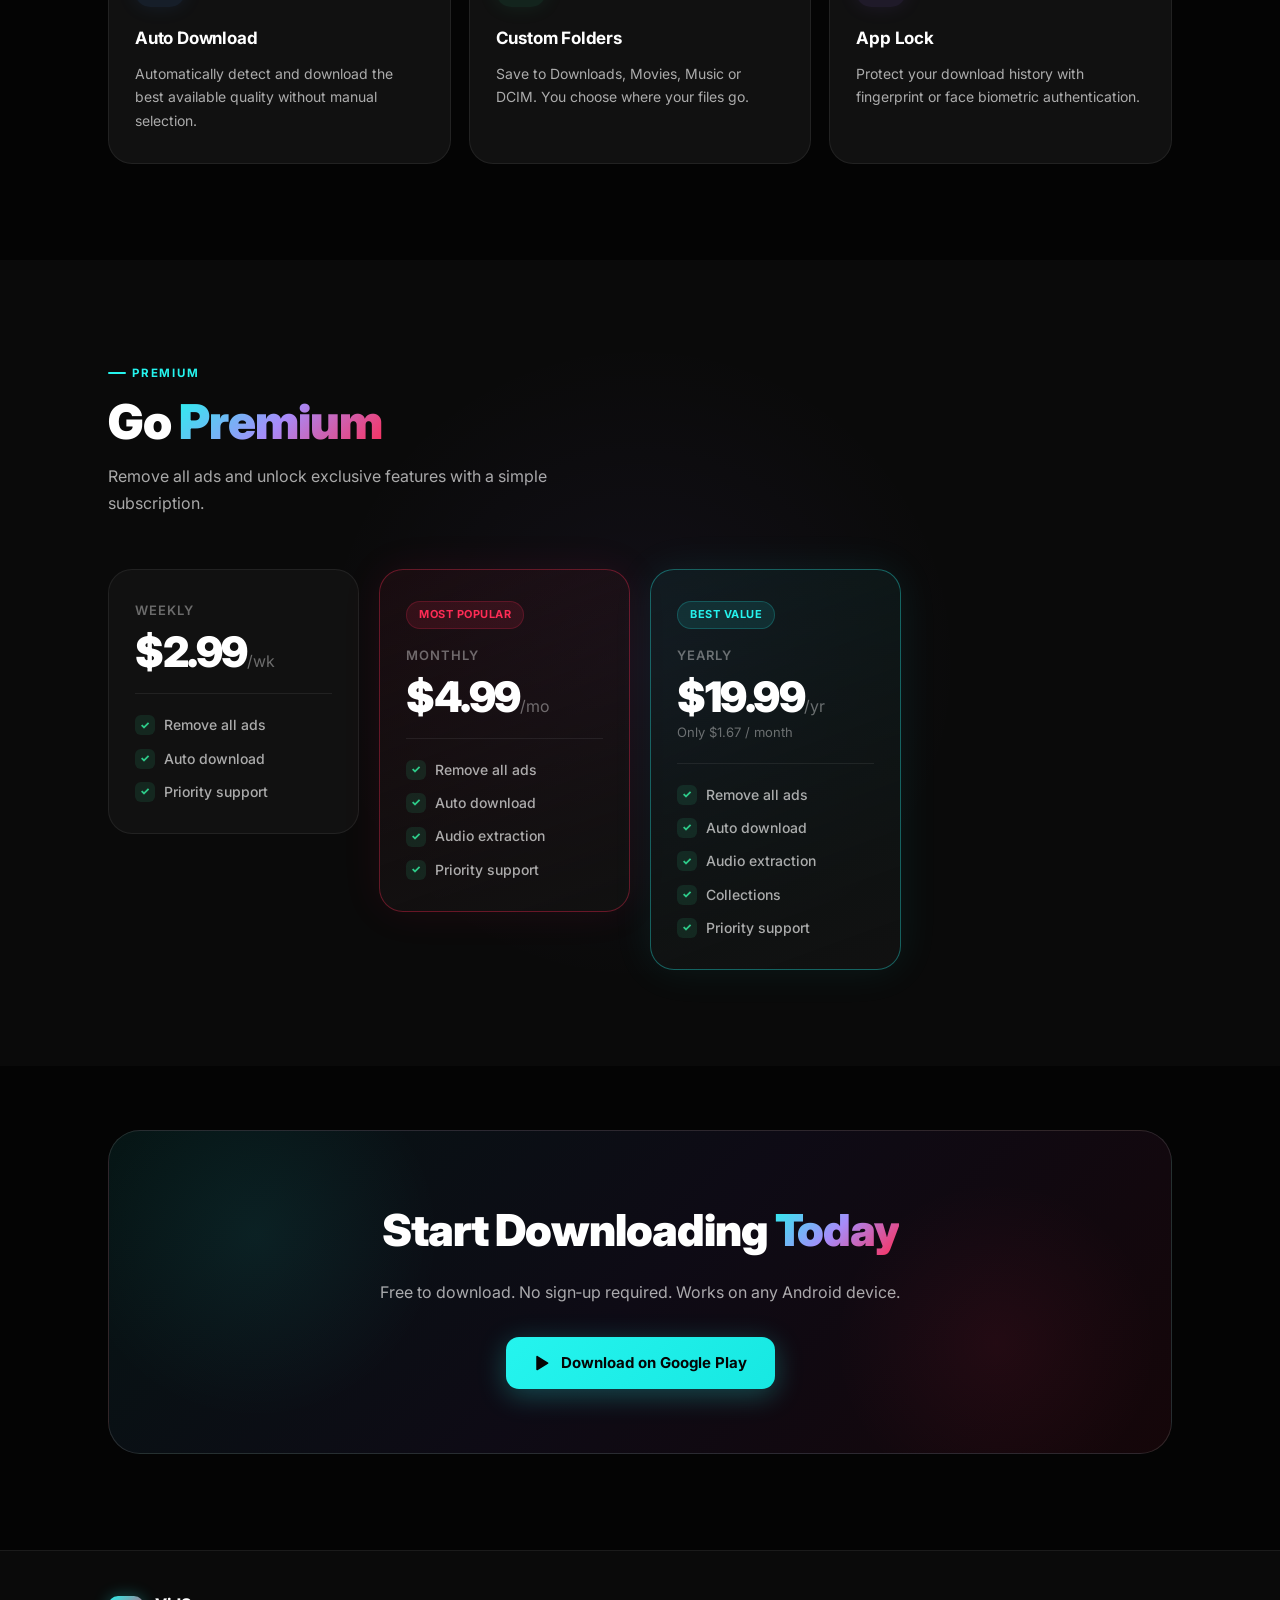
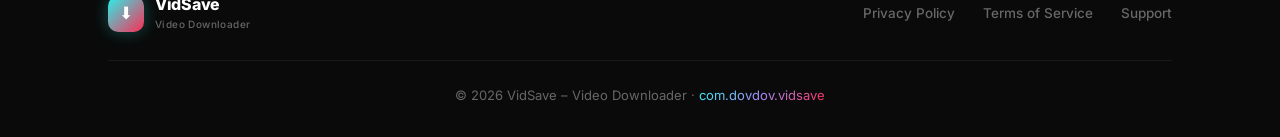
==== commit 8333089f: "Update index.html" ====
--- a/index.html
+++ b/index.html
@@ -5,7 +5,7 @@
   <meta name="viewport" content="width=device-width,initial-scale=1.0"/>
   <title>VidSave – Video Downloader</title>
   <meta name="application-name" content="VidSave – Video Downloader"/>
-  <meta name="description" content="Download TikTok, Instagram, YouTube videos in HD without watermark. Fast, free, and easy."/>
+  <meta name="description" content="Download TikTok, Instagram, Twitter/X videos in HD without watermark. Fast, free, and easy."/>
   <link rel="preconnect" href="https://fonts.googleapis.com"/>
   <link rel="preconnect" href="https://fonts.gstatic.com" crossorigin/>
   <link rel="stylesheet" href="style.css"/>
@@ -42,7 +42,7 @@
     <div class="hero-content">
       <div class="hero-badge"><span></span>Free · No watermark · HD quality</div>
       <h1>VidSave –<br/><span class="grad">Video Downloader</span></h1>
-      <p class="hero-sub">Download TikTok, Instagram, YouTube and 1000+ platform videos in HD quality — no watermark, no sign‑up required.</p>
+      <p class="hero-sub">Download TikTok, Instagram, Twitter/X and 1000+ platform videos in HD quality — no watermark, no sign‑up required.</p>
       <div class="hero-btns" id="download">
         <a href="https://play.google.com/store/apps/details?id=com.dovdov.vidsave" class="btn-primary" target="_blank">
           <svg width="18" height="18" viewBox="0 0 24 24" fill="currentColor"><path d="M3 20.5v-17c0-.83 1-1.3 1.7-.8l14 8.5c.7.43.7 1.47 0 1.9l-14 8.5c-.7.5-1.7.03-1.7-.8z"/></svg>
@@ -104,7 +104,6 @@
       <span style="font-size:12px;color:var(--text3);font-weight:600;letter-spacing:.8px;text-transform:uppercase;margin-right:8px;">Works with</span>
       <div class="platform-pill"><span>🎵</span> TikTok</div>
       <div class="platform-pill"><span>📸</span> Instagram</div>
-      <div class="platform-pill"><span>▶</span> YouTube</div>
       <div class="platform-pill"><span>🐦</span> Twitter/X</div>
       <div class="platform-pill"><span>👻</span> Snapchat</div>
       <div class="platform-pill"><span>📘</span> Facebook</div>
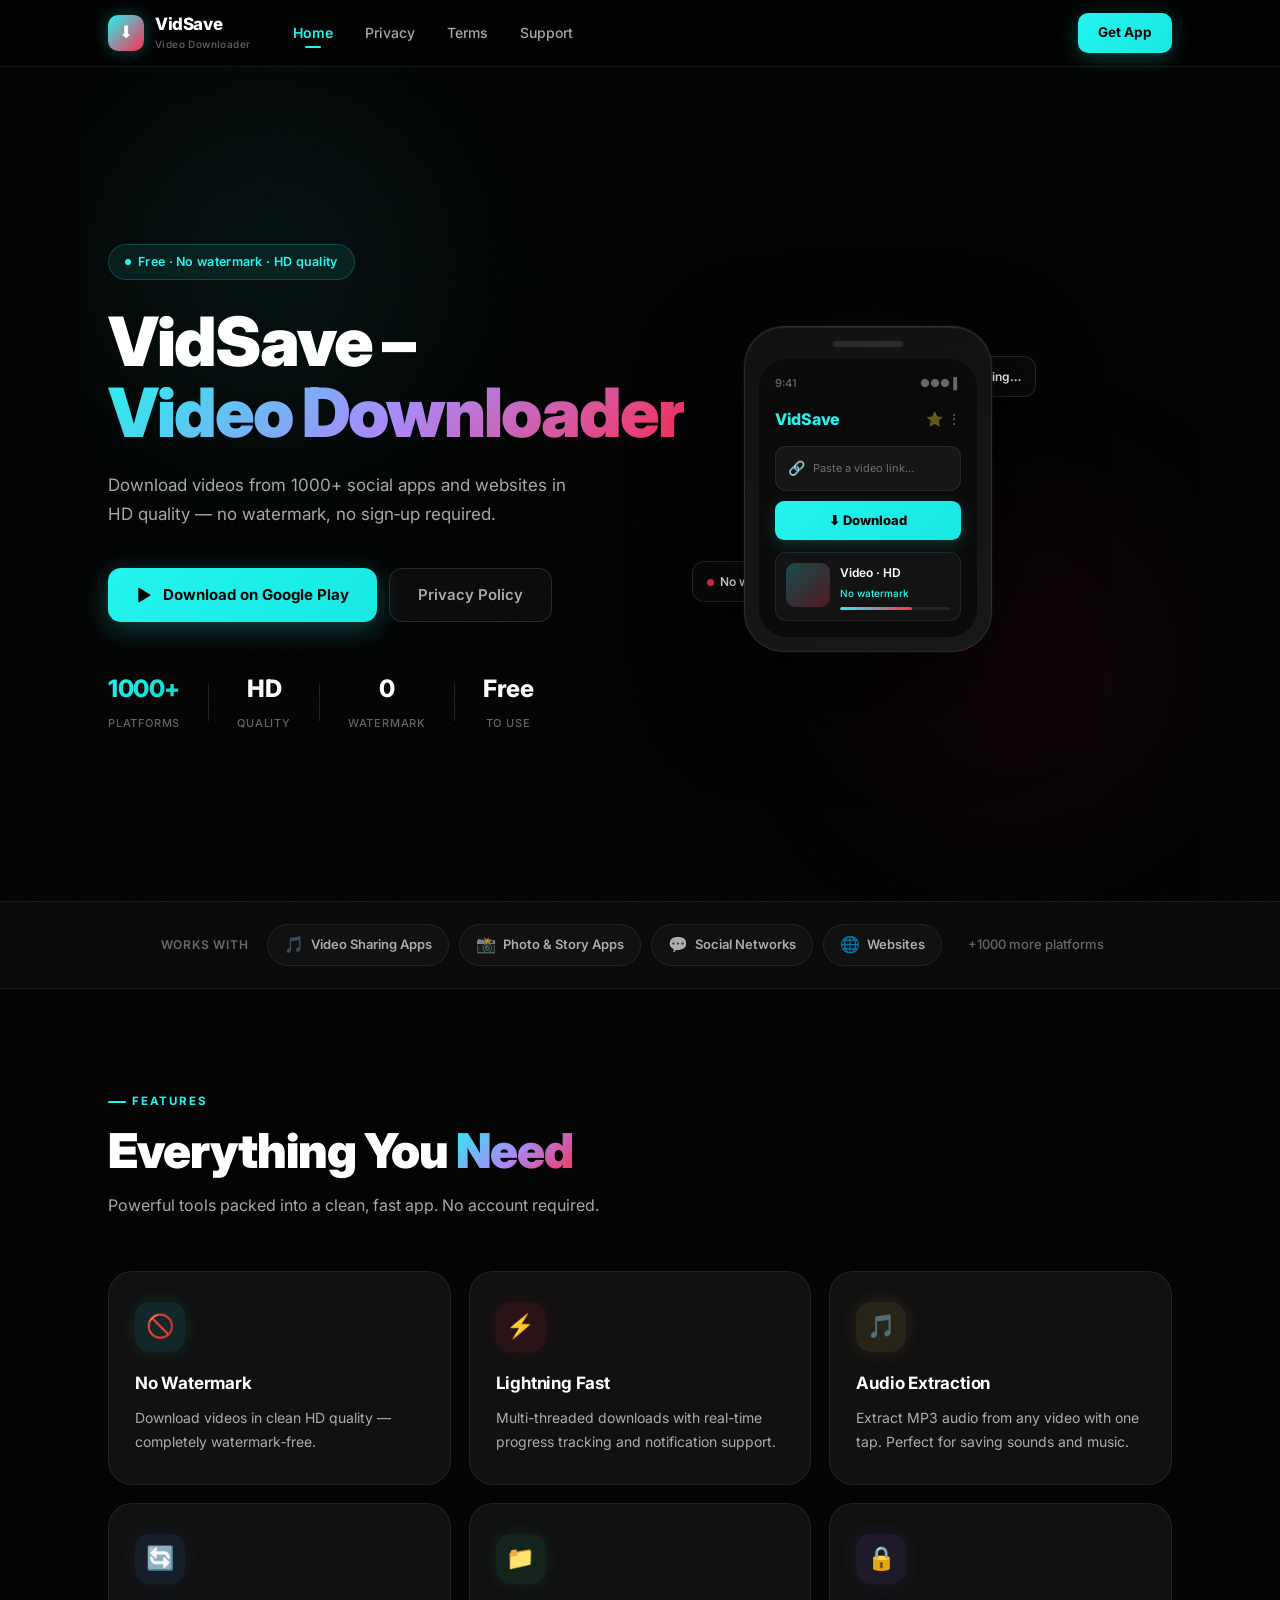
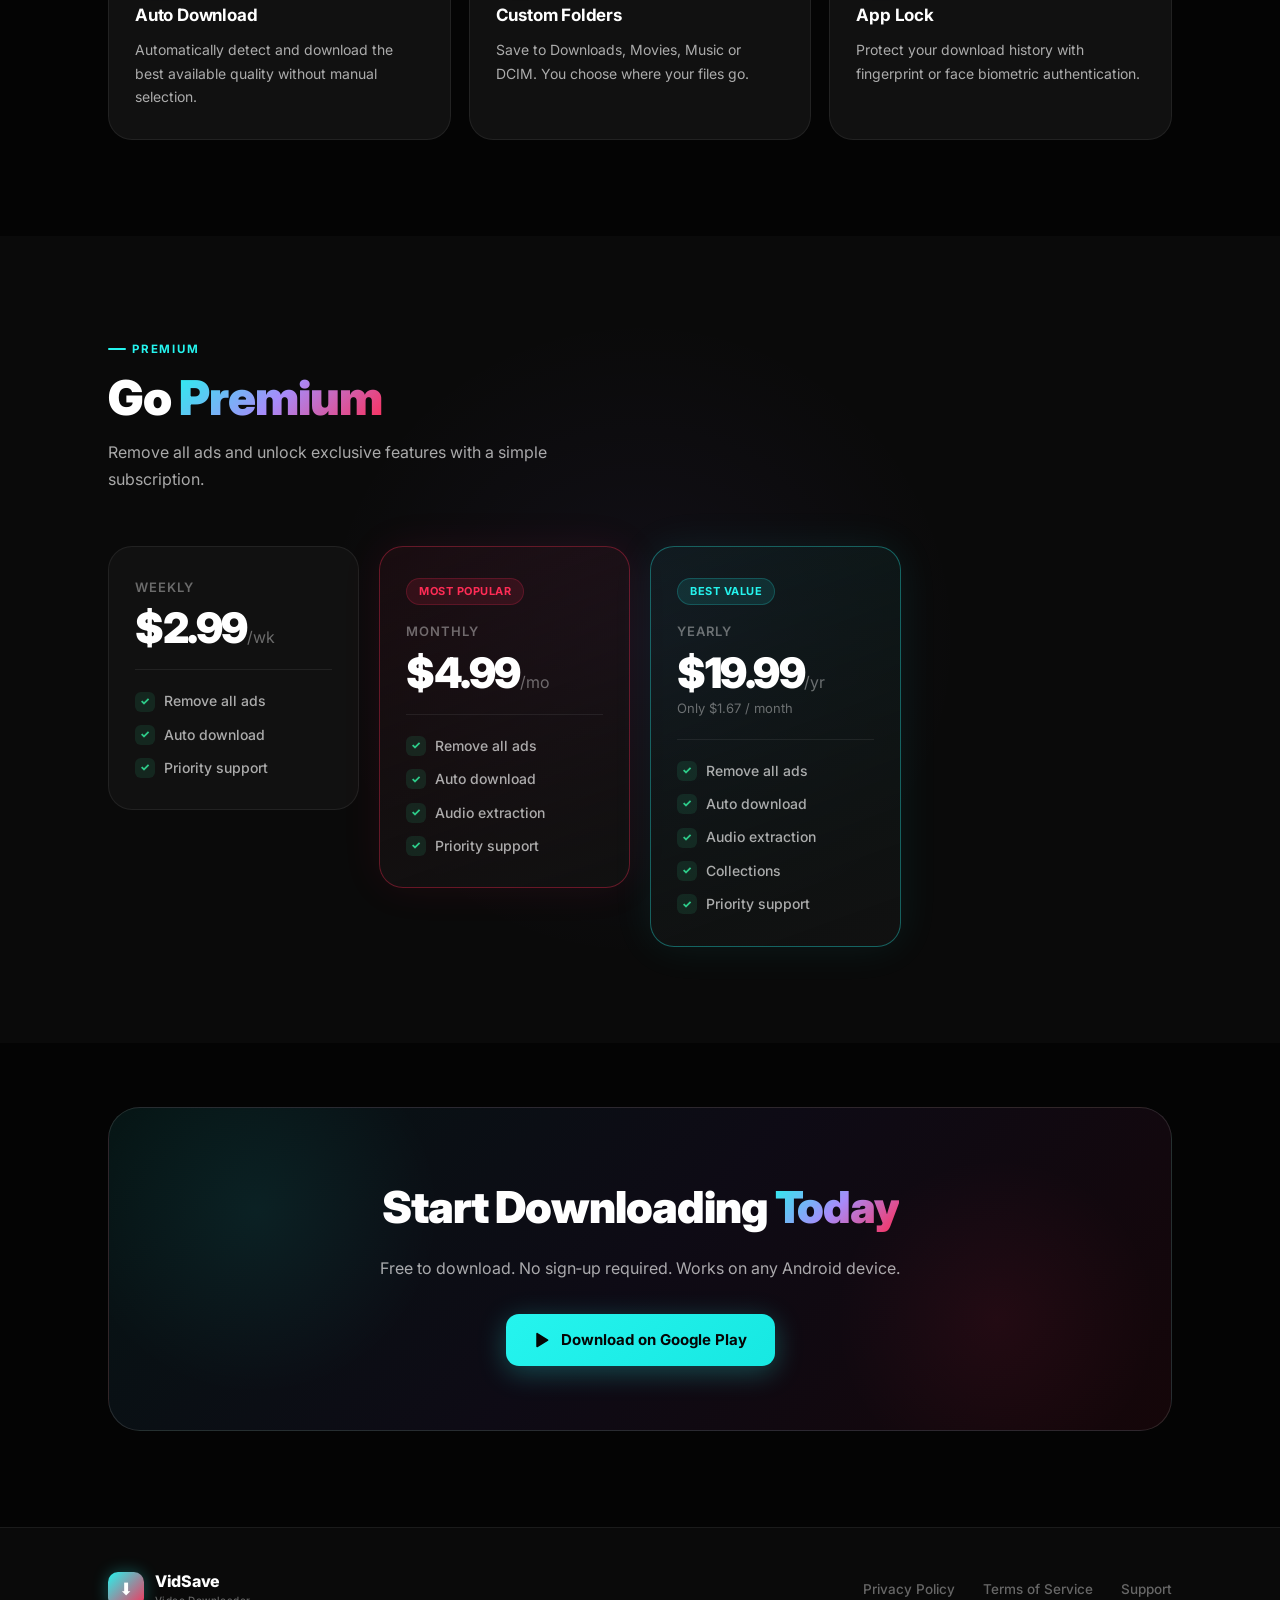
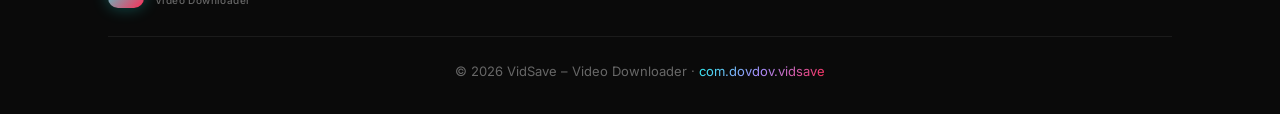
==== commit 7deb716b: "Update index.html" ====
--- a/index.html
+++ b/index.html
@@ -5,7 +5,7 @@
   <meta name="viewport" content="width=device-width,initial-scale=1.0"/>
   <title>VidSave – Video Downloader</title>
   <meta name="application-name" content="VidSave – Video Downloader"/>
-  <meta name="description" content="Download TikTok, Instagram, Twitter/X videos in HD without watermark. Fast, free, and easy."/>
+  <meta name="description" content="Download videos from your favorite social apps in HD without watermark. Fast, free, and easy."/>
   <link rel="preconnect" href="https://fonts.googleapis.com"/>
   <link rel="preconnect" href="https://fonts.gstatic.com" crossorigin/>
   <link rel="stylesheet" href="style.css"/>
@@ -42,7 +42,7 @@
     <div class="hero-content">
       <div class="hero-badge"><span></span>Free · No watermark · HD quality</div>
       <h1>VidSave –<br/><span class="grad">Video Downloader</span></h1>
-      <p class="hero-sub">Download TikTok, Instagram, Twitter/X and 1000+ platform videos in HD quality — no watermark, no sign‑up required.</p>
+      <p class="hero-sub">Download videos from 1000+ social apps and websites in HD quality — no watermark, no sign‑up required.</p>
       <div class="hero-btns" id="download">
         <a href="https://play.google.com/store/apps/details?id=com.dovdov.vidsave" class="btn-primary" target="_blank">
           <svg width="18" height="18" viewBox="0 0 24 24" fill="currentColor"><path d="M3 20.5v-17c0-.83 1-1.3 1.7-.8l14 8.5c.7.43.7 1.47 0 1.9l-14 8.5c-.7.5-1.7.03-1.7-.8z"/></svg>
@@ -79,7 +79,7 @@
             </div>
             <div class="app-input">
               <div class="input-icon">🔗</div>
-              <div class="input-text">Paste TikTok / IG link…</div>
+              <div class="input-text">Paste a video link…</div>
             </div>
             <div class="app-btn-row">
               <div class="app-dl-btn">⬇ Download</div>
@@ -87,7 +87,7 @@
             <div class="app-card">
               <div class="app-card-thumb"></div>
               <div class="app-card-info">
-                <div class="app-card-title">TikTok Video · HD</div>
+                <div class="app-card-title">Video · HD</div>
                 <div class="app-card-sub">No watermark</div>
                 <div class="app-progress"><div class="app-progress-bar"></div></div>
               </div>
@@ -102,11 +102,10 @@
   <div class="platforms-strip">
     <div class="platforms-inner">
       <span style="font-size:12px;color:var(--text3);font-weight:600;letter-spacing:.8px;text-transform:uppercase;margin-right:8px;">Works with</span>
-      <div class="platform-pill"><span>🎵</span> TikTok</div>
-      <div class="platform-pill"><span>📸</span> Instagram</div>
-      <div class="platform-pill"><span>🐦</span> Twitter/X</div>
-      <div class="platform-pill"><span>👻</span> Snapchat</div>
-      <div class="platform-pill"><span>📘</span> Facebook</div>
+      <div class="platform-pill"><span>🎵</span> Video Sharing Apps</div>
+      <div class="platform-pill"><span>📸</span> Photo &amp; Story Apps</div>
+      <div class="platform-pill"><span>💬</span> Social Networks</div>
+      <div class="platform-pill"><span>🌐</span> Websites</div>
       <div class="platform-more">+1000 more platforms</div>
     </div>
   </div>
@@ -121,7 +120,7 @@
         <div class="feature-card reveal">
           <div class="feature-icon cyan">🚫</div>
           <h3>No Watermark</h3>
-          <p>Download TikTok and Instagram videos in clean HD quality — completely watermark‑free.</p>
+          <p>Download videos in clean HD quality — completely watermark‑free.</p>
         </div>
         <div class="feature-card reveal">
           <div class="feature-icon red">⚡</div>
--- a/style.css
+++ b/style.css
@@ -1003,3 +1003,4 @@
   opacity: 1;
   transform: none;
 }
+ 
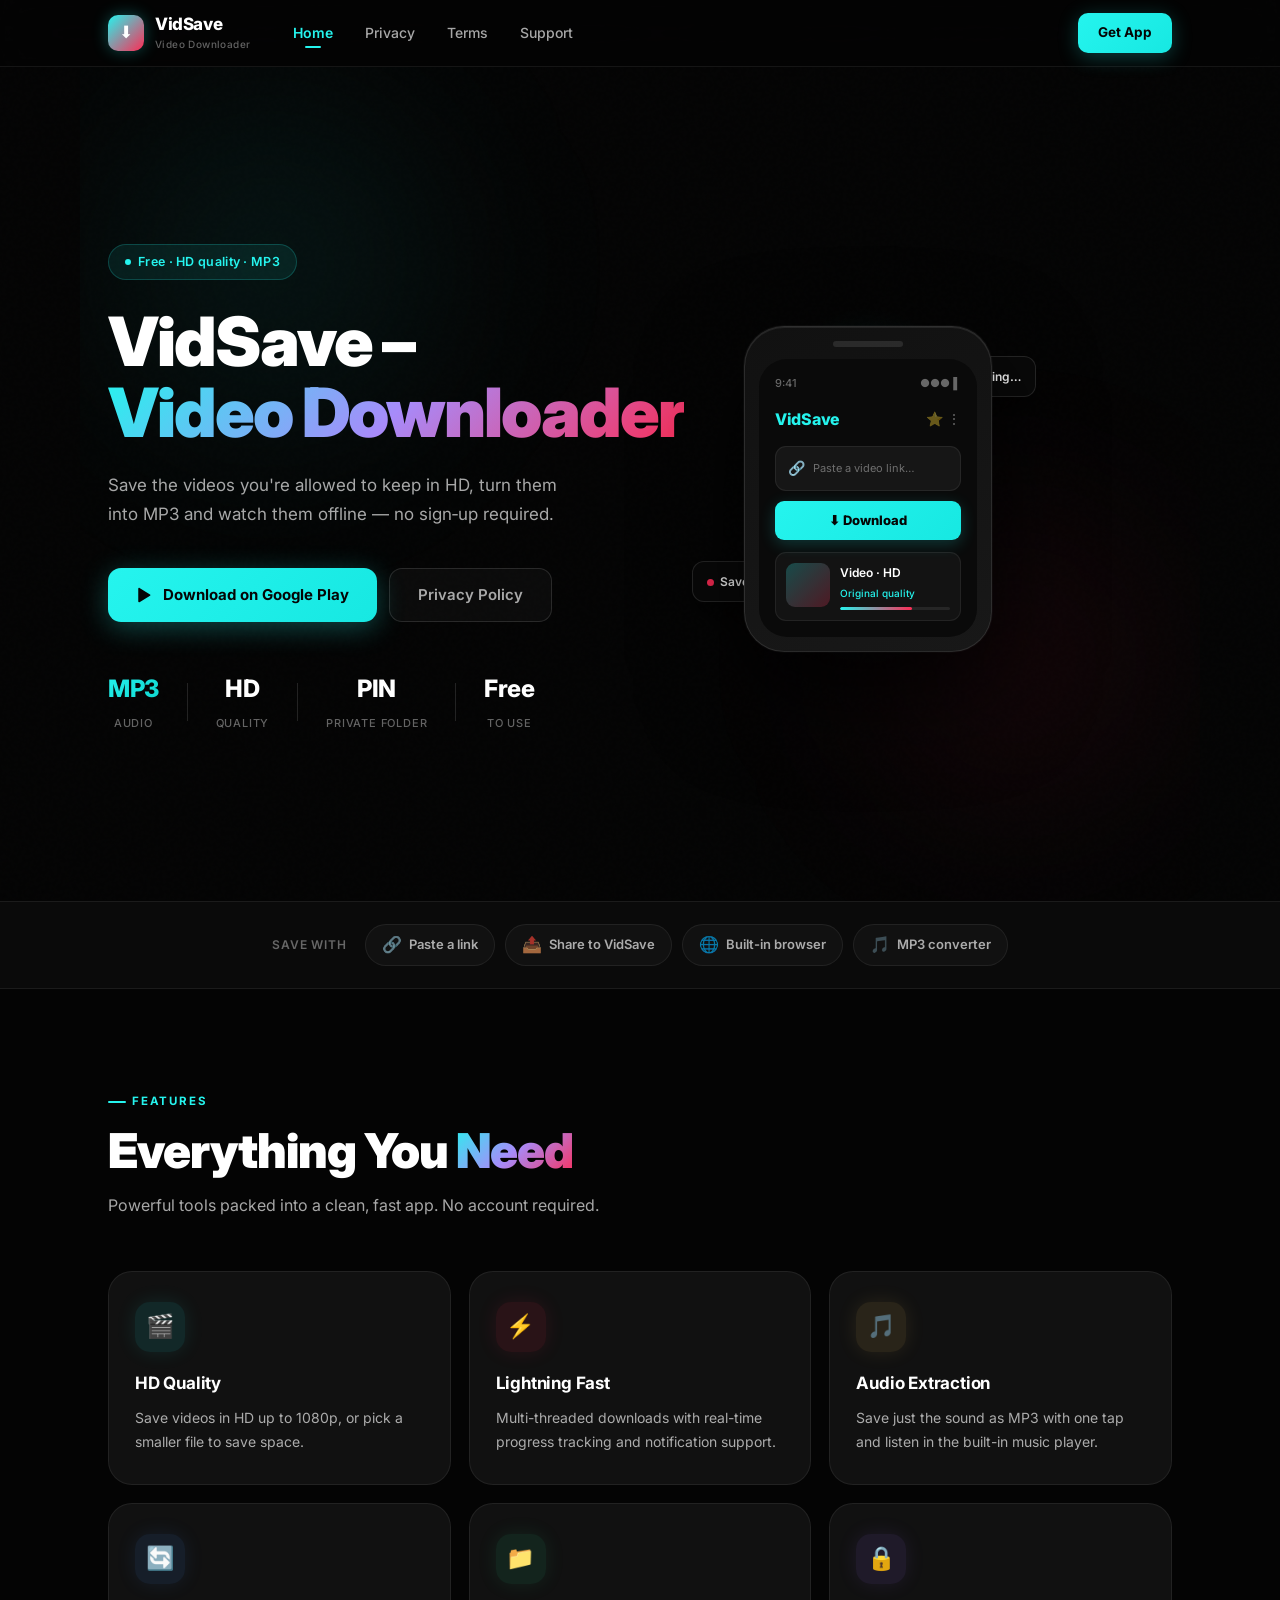
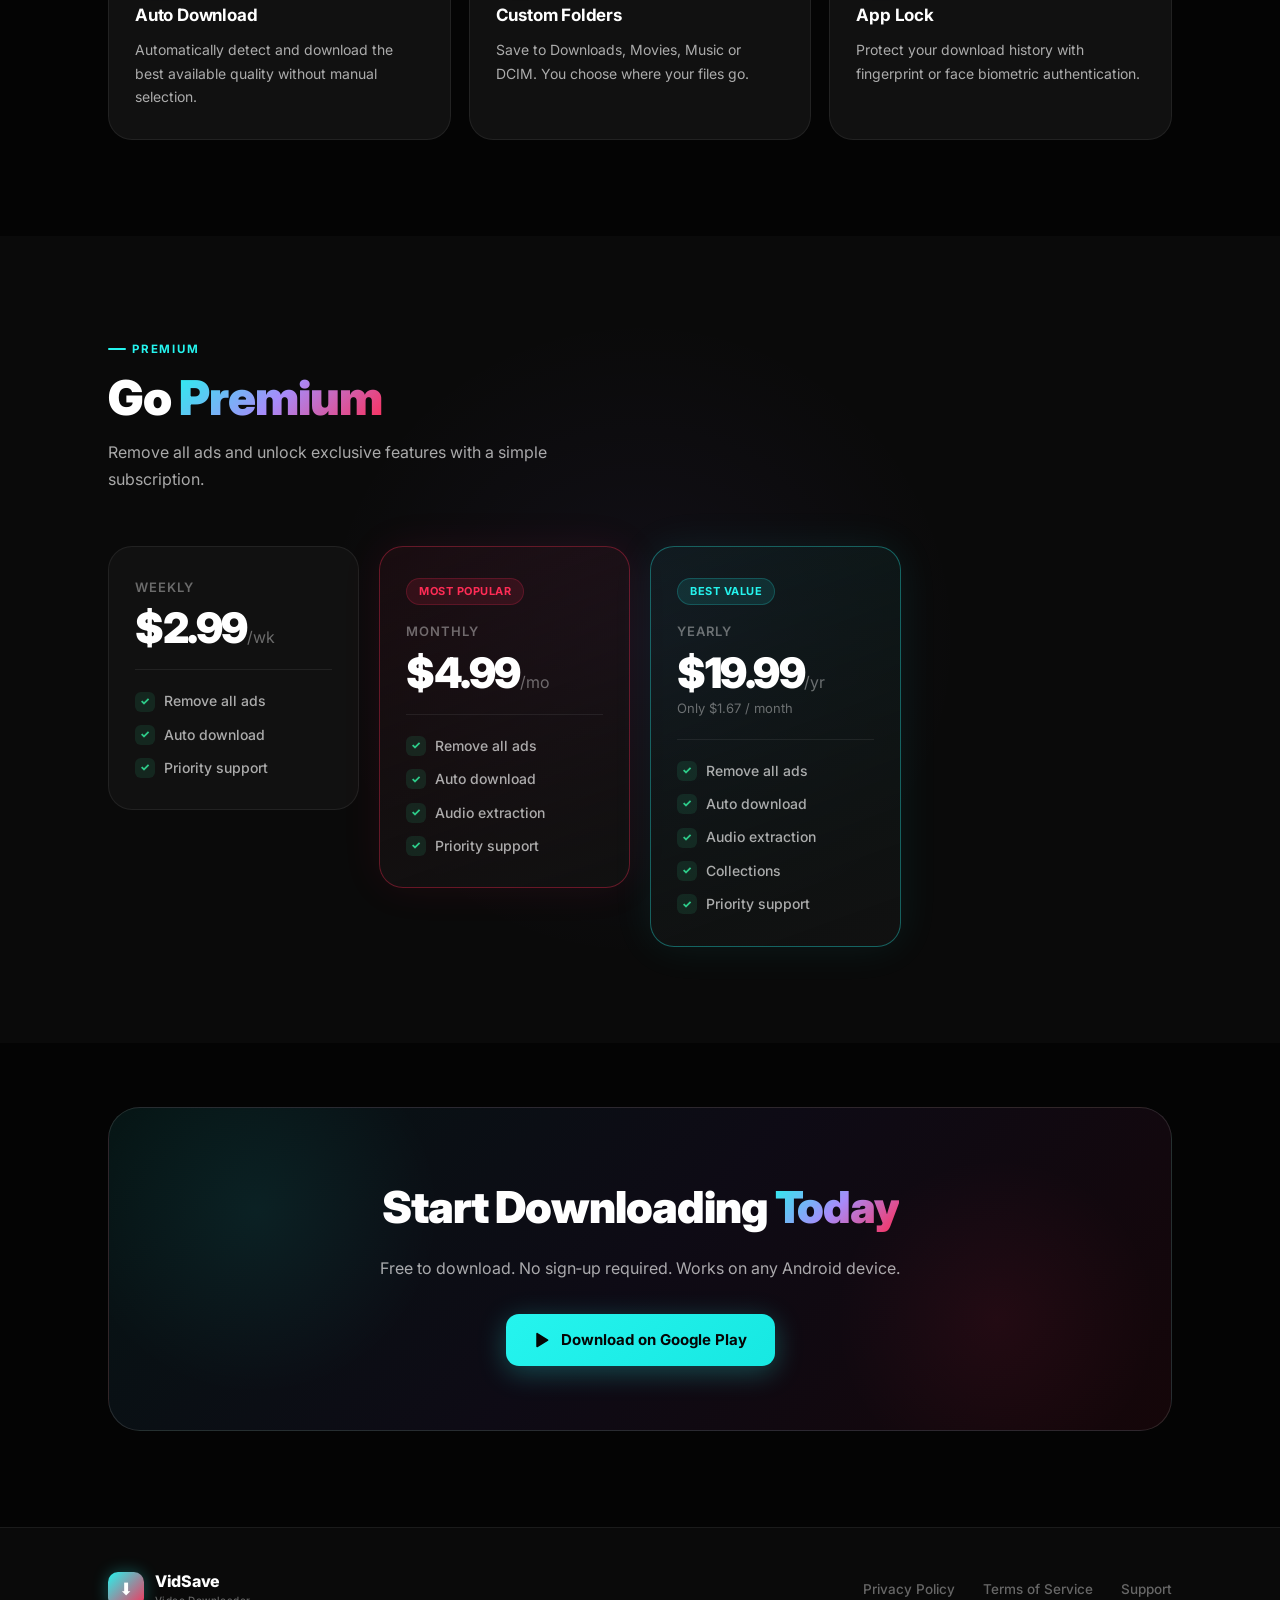
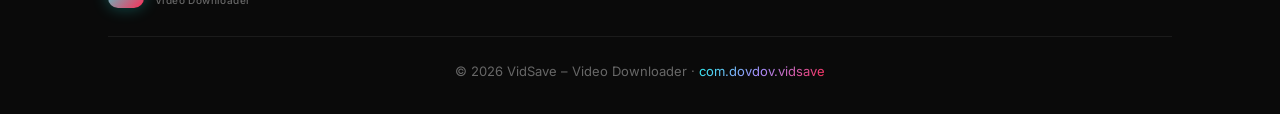
==== commit 219c4563: "Update index.html" ====
--- a/index.html
+++ b/index.html
@@ -5,7 +5,7 @@
   <meta name="viewport" content="width=device-width,initial-scale=1.0"/>
   <title>VidSave – Video Downloader</title>
   <meta name="application-name" content="VidSave – Video Downloader"/>
-  <meta name="description" content="Download videos from your favorite social apps in HD without watermark. Fast, free, and easy."/>
+  <meta name="description" content="Save videos in HD, turn them into MP3 and keep them in a private gallery. Fast, free, and easy."/>
   <link rel="preconnect" href="https://fonts.googleapis.com"/>
   <link rel="preconnect" href="https://fonts.gstatic.com" crossorigin/>
   <link rel="stylesheet" href="style.css"/>
@@ -40,9 +40,9 @@
   <!-- HERO -->
   <section class="hero">
     <div class="hero-content">
-      <div class="hero-badge"><span></span>Free · No watermark · HD quality</div>
+      <div class="hero-badge"><span></span>Free · HD quality · MP3</div>
       <h1>VidSave –<br/><span class="grad">Video Downloader</span></h1>
-      <p class="hero-sub">Download videos from 1000+ social apps and websites in HD quality — no watermark, no sign‑up required.</p>
+      <p class="hero-sub">Save the videos you're allowed to keep in HD, turn them into MP3 and watch them offline — no sign‑up required.</p>
       <div class="hero-btns" id="download">
         <a href="https://play.google.com/store/apps/details?id=com.dovdov.vidsave" class="btn-primary" target="_blank">
           <svg width="18" height="18" viewBox="0 0 24 24" fill="currentColor"><path d="M3 20.5v-17c0-.83 1-1.3 1.7-.8l14 8.5c.7.43.7 1.47 0 1.9l-14 8.5c-.7.5-1.7.03-1.7-.8z"/></svg>
@@ -51,11 +51,11 @@
         <a href="privacy.html" class="btn-outline">Privacy Policy</a>
       </div>
       <div class="hero-stats">
-        <div class="stat"><strong class="grad-cyan">1000+</strong><span>Platforms</span></div>
+        <div class="stat"><strong class="grad-cyan">MP3</strong><span>Audio</span></div>
         <div class="stat-divider"></div>
         <div class="stat"><strong>HD</strong><span>Quality</span></div>
         <div class="stat-divider"></div>
-        <div class="stat"><strong>0</strong><span>Watermark</span></div>
+        <div class="stat"><strong>PIN</strong><span>Private folder</span></div>
         <div class="stat-divider"></div>
         <div class="stat"><strong>Free</strong><span>To Use</span></div>
       </div>
@@ -65,7 +65,7 @@
       <div class="phone-wrap">
         <div class="phone-glow"></div>
         <div class="phone-badge"><span class="phone-badge-dot"></span>Downloading…</div>
-        <div class="phone-badge2"><span class="phone-badge2-dot"></span>No watermark ✓</div>
+        <div class="phone-badge2"><span class="phone-badge2-dot"></span>Saved in HD ✓</div>
         <div class="phone-mockup">
           <div class="phone-notch"></div>
           <div class="phone-screen">
@@ -88,7 +88,7 @@
               <div class="app-card-thumb"></div>
               <div class="app-card-info">
                 <div class="app-card-title">Video · HD</div>
-                <div class="app-card-sub">No watermark</div>
+                <div class="app-card-sub">Original quality</div>
                 <div class="app-progress"><div class="app-progress-bar"></div></div>
               </div>
             </div>
@@ -101,12 +101,11 @@
   <!-- PLATFORMS -->
   <div class="platforms-strip">
     <div class="platforms-inner">
-      <span style="font-size:12px;color:var(--text3);font-weight:600;letter-spacing:.8px;text-transform:uppercase;margin-right:8px;">Works with</span>
-      <div class="platform-pill"><span>🎵</span> Video Sharing Apps</div>
-      <div class="platform-pill"><span>📸</span> Photo &amp; Story Apps</div>
-      <div class="platform-pill"><span>💬</span> Social Networks</div>
-      <div class="platform-pill"><span>🌐</span> Websites</div>
-      <div class="platform-more">+1000 more platforms</div>
+      <span style="font-size:12px;color:var(--text3);font-weight:600;letter-spacing:.8px;text-transform:uppercase;margin-right:8px;">Save with</span>
+      <div class="platform-pill"><span>🔗</span> Paste a link</div>
+      <div class="platform-pill"><span>📤</span> Share to VidSave</div>
+      <div class="platform-pill"><span>🌐</span> Built-in browser</div>
+      <div class="platform-pill"><span>🎵</span> MP3 converter</div>
     </div>
   </div>
 
@@ -118,9 +117,9 @@
       <p class="section-sub">Powerful tools packed into a clean, fast app. No account required.</p>
       <div class="features-grid">
         <div class="feature-card reveal">
-          <div class="feature-icon cyan">🚫</div>
-          <h3>No Watermark</h3>
-          <p>Download videos in clean HD quality — completely watermark‑free.</p>
+          <div class="feature-icon cyan">🎬</div>
+          <h3>HD Quality</h3>
+          <p>Save videos in HD up to 1080p, or pick a smaller file to save space.</p>
         </div>
         <div class="feature-card reveal">
           <div class="feature-icon red">⚡</div>
@@ -130,7 +129,7 @@
         <div class="feature-card reveal">
           <div class="feature-icon gold">🎵</div>
           <h3>Audio Extraction</h3>
-          <p>Extract MP3 audio from any video with one tap. Perfect for saving sounds and music.</p>
+          <p>Save just the sound as MP3 with one tap and listen in the built-in music player.</p>
         </div>
         <div class="feature-card reveal">
           <div class="feature-icon blue">🔄</div>
--- a/style.css
+++ b/style.css
@@ -1003,4 +1003,3 @@
   opacity: 1;
   transform: none;
 }
- 
